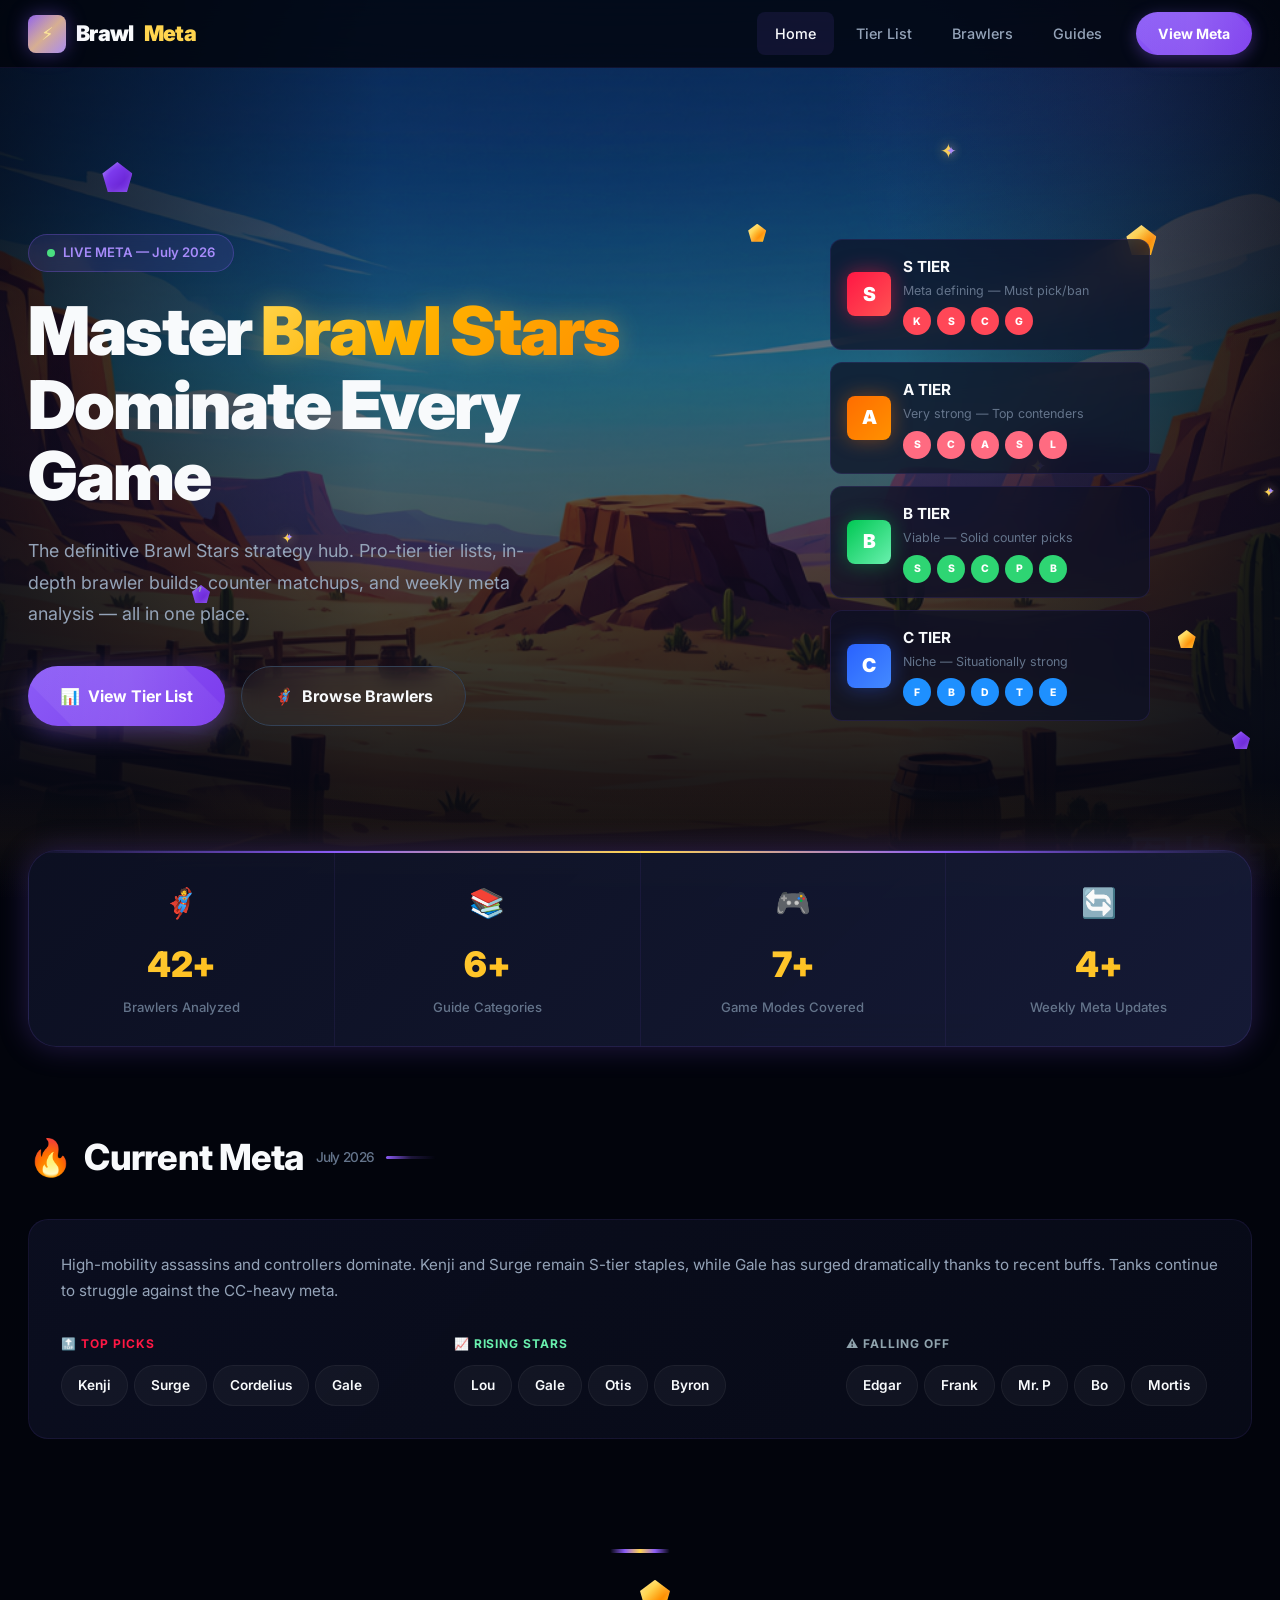
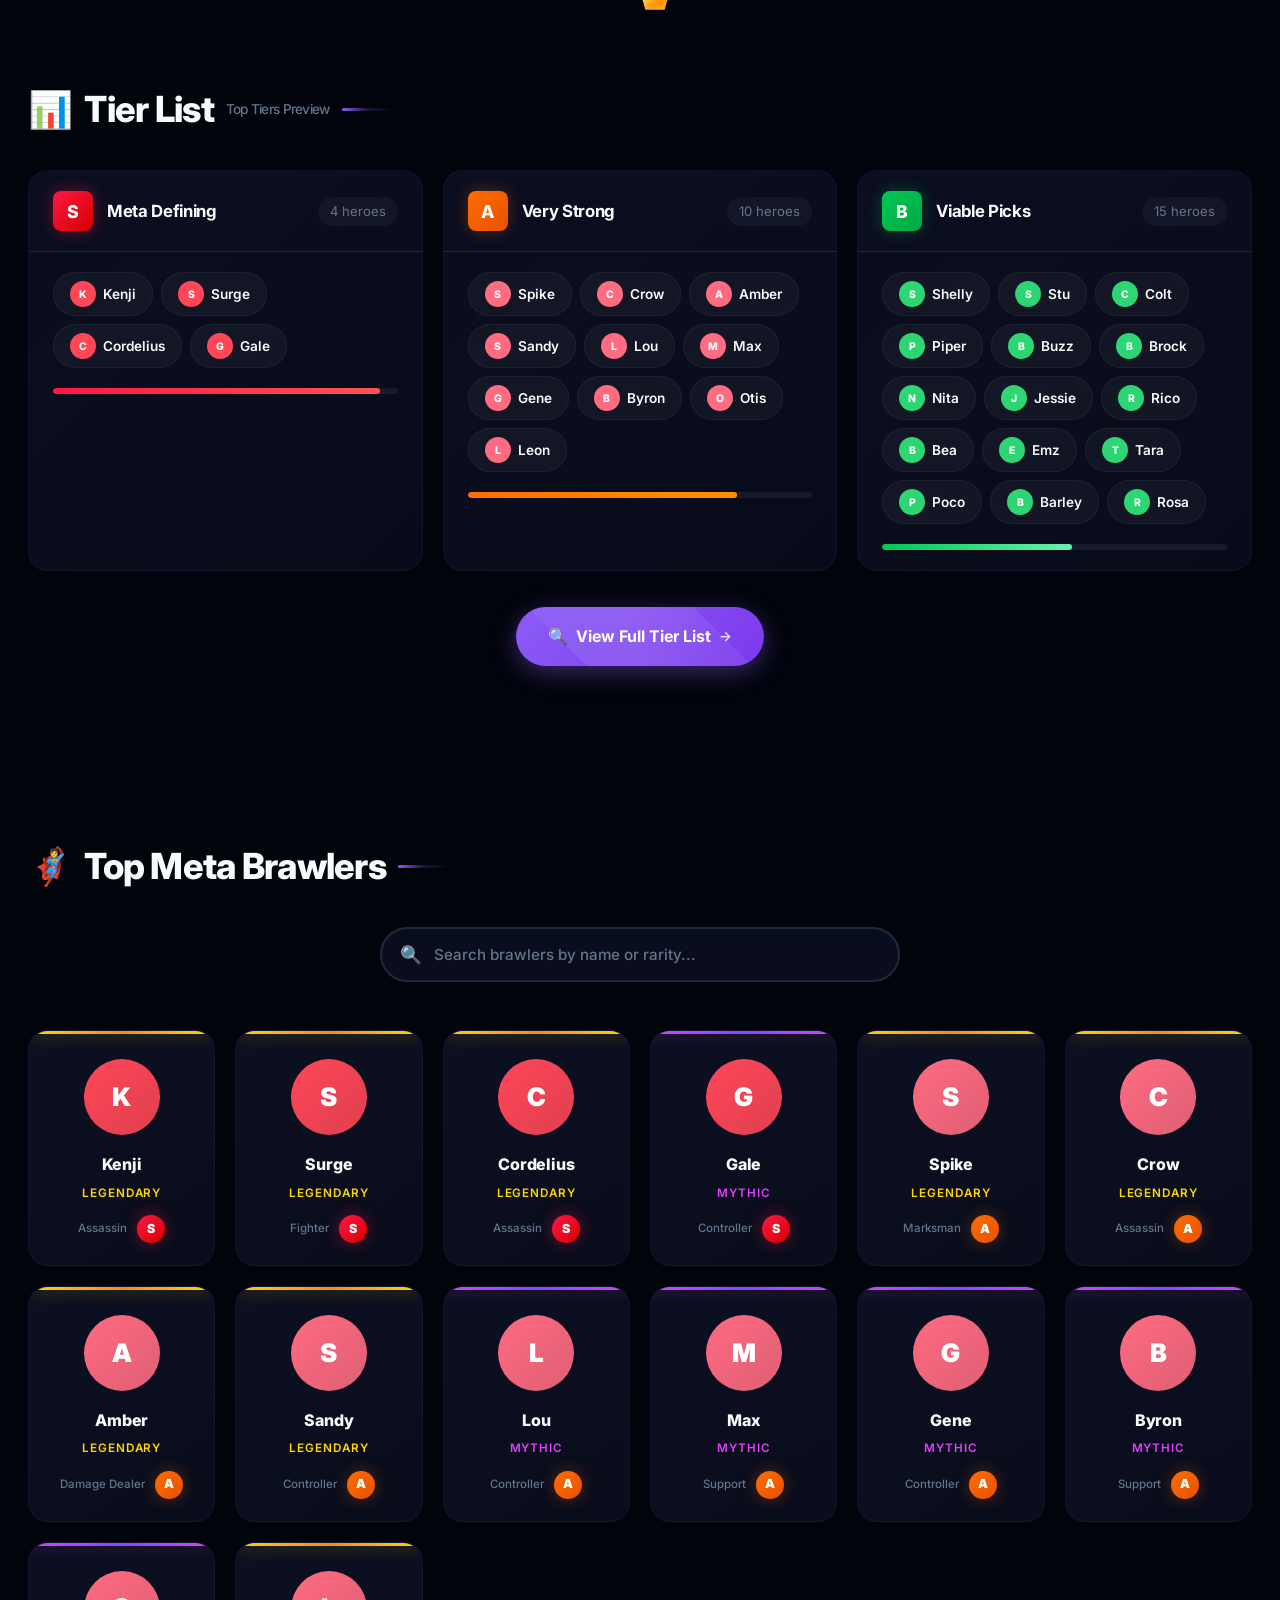
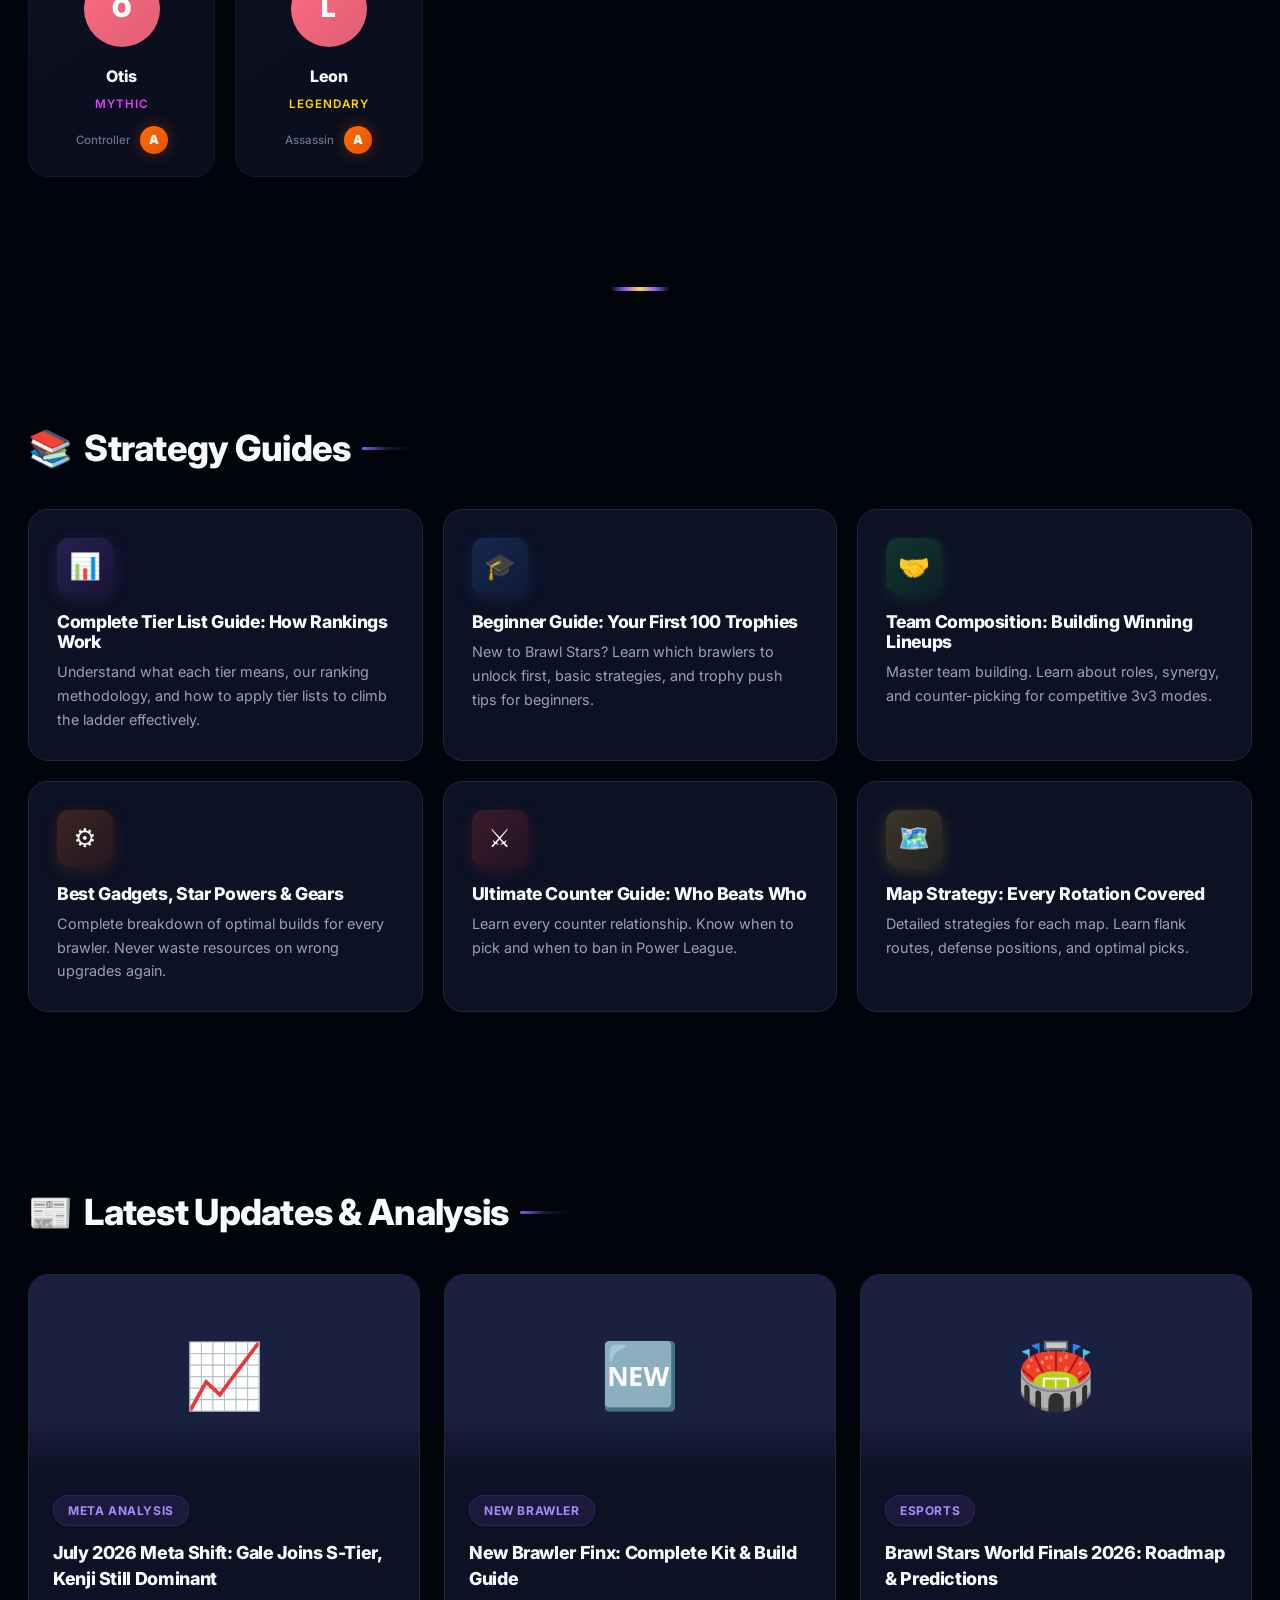
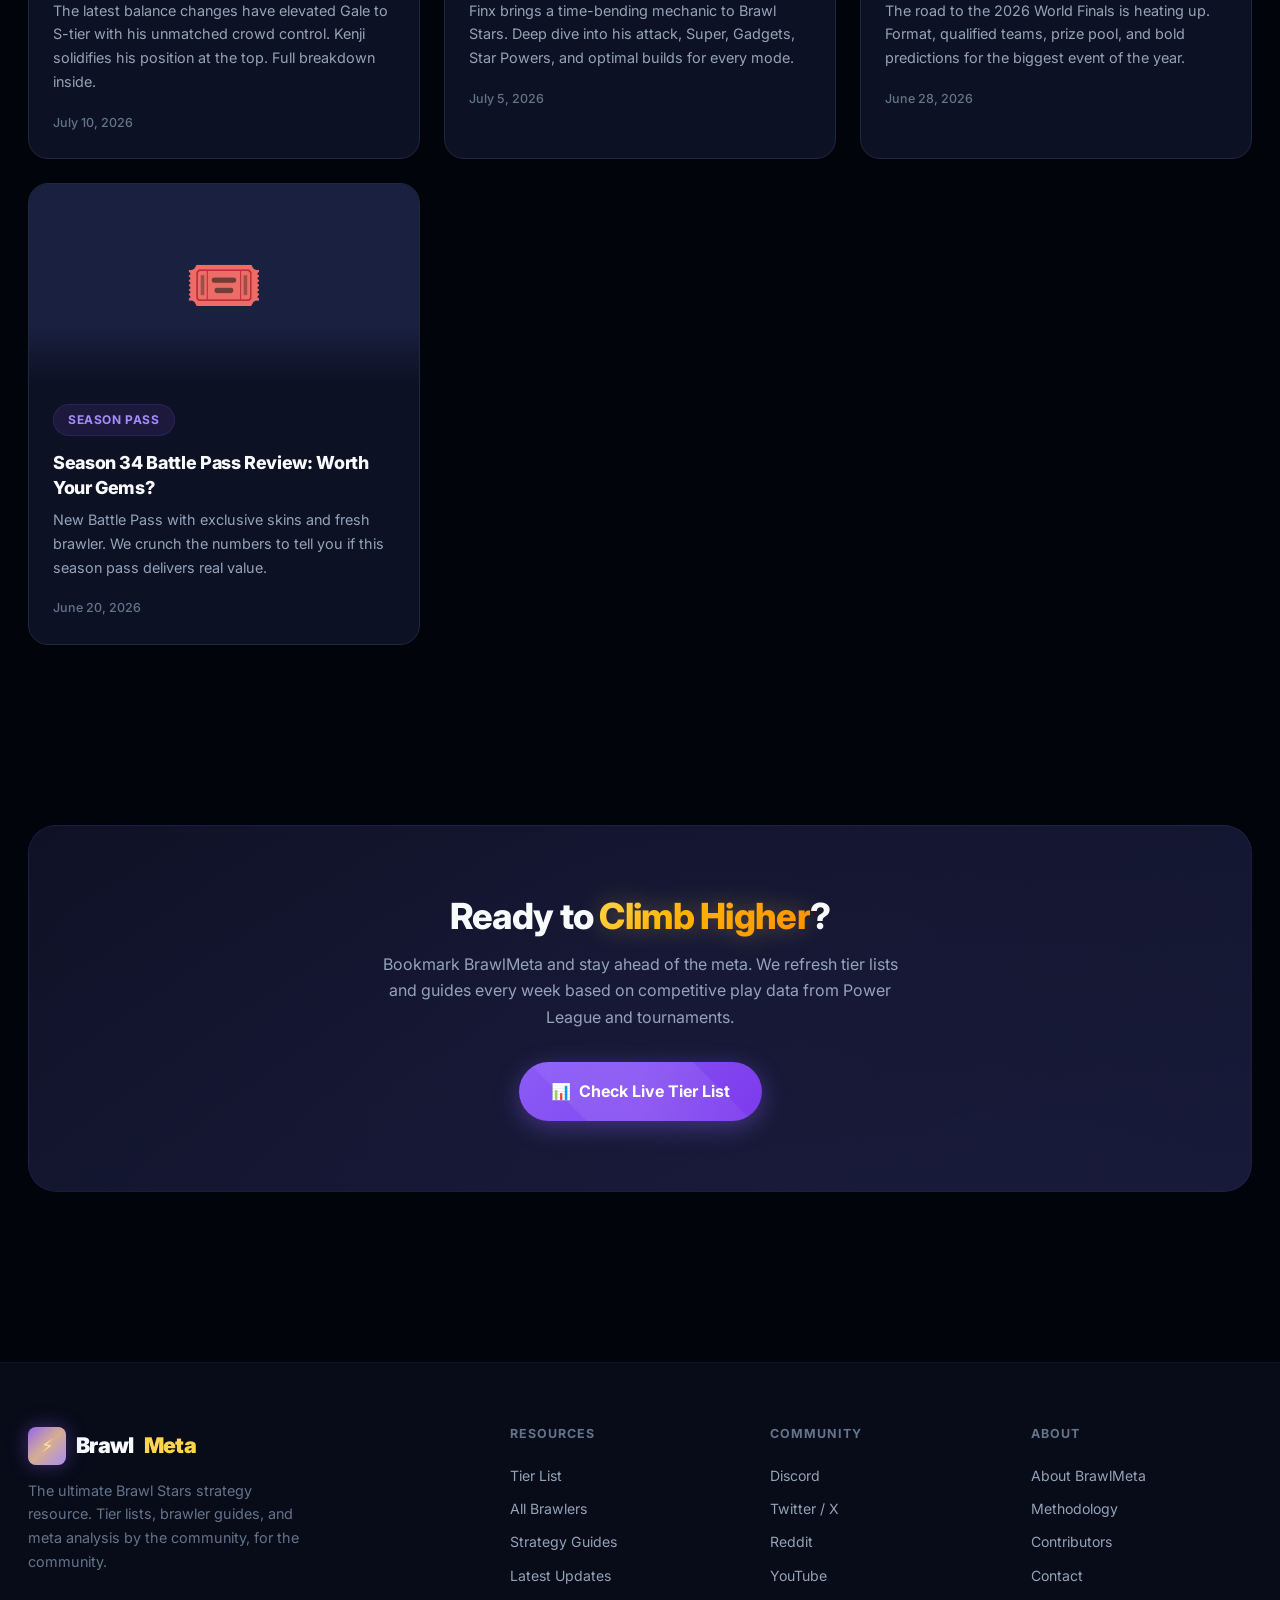
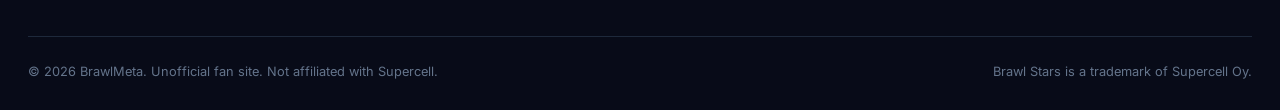
==== index.html @ e9ad9526 "Restore from zip - BrawlMeta site" ====
<!DOCTYPE html>
<html lang="en">
<head>
  <meta charset="UTF-8">
  <meta name="viewport" content="width=device-width, initial-scale=1.0">
  <meta name="description" content="BrawlMeta — The ultimate Brawl Stars strategy guide. Latest tier lists, brawler guides, best builds, counter picks, and meta analysis. Updated July 2026.">
  <title>BrawlMeta — Brawl Stars Tier List & Strategy Guide 2026</title>
  <link rel="preconnect" href="https://fonts.googleapis.com">
  <link rel="preconnect" href="https://fonts.gstatic.com" crossorigin>
  <link href="https://fonts.googleapis.com/css2?family=Inter:wght@400;500;600;700;800;900&display=swap" rel="stylesheet">
  <link rel="stylesheet" href="css/style.css">
</head>
<body>

  <canvas id="particlesCanvas"></canvas>

  <!-- Header -->
  <header class="header" id="mainHeader">
    <div class="header-inner">
      <a href="index.html" class="logo">
        <span class="logo-icon">⚡</span>
        Brawl<span class="logo-accent">Meta</span>
      </a>
      <nav class="nav">
        <a href="index.html" class="nav-link active">Home</a>
        <a href="tier-list.html" class="nav-link">Tier List</a>
        <a href="index.html#brawlers" class="nav-link">Brawlers</a>
        <a href="index.html#guides" class="nav-link">Guides</a>
        <a href="tier-list.html" class="nav-link nav-cta">View Meta</a>
      </nav>
      <button class="mobile-menu-btn" id="mobileMenuBtn" aria-label="Toggle menu">
        <span></span><span></span><span></span>
      </button>
    </div>
  </header>

  <main>
    <!-- Hero Section with Desert Arena Background -->
    <section class="hero">
      <!-- Ground dust effect -->
      <div class="hero-ground"></div>

      <!-- Gem decorations -->
      <span class="gem-decoration" style="top:18%;left:8%;"></span>
      <span class="gem-decoration gold" style="top:25%;right:12%;"></span>
      <span class="gem-decoration small" style="top:65%;left:15%;"></span>
      <span class="gem-decoration gold small delay" style="bottom:30%;right:8%;"></span>

      <!-- Star decorations -->
      <span class="star-decoration" style="top:15%;right:25%;"></span>
      <span class="star-decoration small delay" style="bottom:40%;left:22%;"></span>
      <span class="star-decoration delay" style="top:50%;right:18%;"></span>

      <div class="container">
        <div class="hero-content">
          <div class="hero-text">
            <div class="hero-badge">
              <span class="pulse-dot"></span>
              LIVE META — July 2026
            </div>
            <h1>
              Master <span class="gradient-text">Brawl Stars</span>
              <span class="line2">Dominate Every Game</span>
            </h1>
            <p>
              The definitive Brawl Stars strategy hub. Pro-tier tier lists, in-depth brawler builds,
              counter matchups, and weekly meta analysis — all in one place.
            </p>
            <div class="hero-buttons">
              <a href="tier-list.html" class="btn btn-primary">
                <span>📊</span> View Tier List
              </a>
              <a href="#brawlers" class="btn btn-secondary">
                <span>🦸</span> Browse Brawlers
              </a>
            </div>
          </div>
          <div class="hero-visual">
            <!-- Decorative gems around tier cards -->
            <span class="gem-decoration small gold" style="position:absolute;top:-15px;left:20px;"></span>
            <span class="gem-decoration small" style="position:absolute;bottom:-10px;right:20px;"></span>
            <span class="star-decoration small" style="position:absolute;top:50%;right:-25px;"></span>

            <div class="hero-tier-showcase" id="heroTierShowcase">
              <!-- JS rendered -->
            </div>
          </div>
        </div>
      </div>
    </section>

    <!-- Stats Bar -->
    <section class="container">
      <div class="stats-bar reveal" id="statsBar">
        <div class="stat-item">
          <div class="stat-icon">🦸</div>
          <div class="stat-number" id="statBrawlers">0</div>
          <div class="stat-label">Brawlers Analyzed</div>
        </div>
        <div class="stat-item">
          <div class="stat-icon">📚</div>
          <div class="stat-number" id="statGuides">0</div>
          <div class="stat-label">Guide Categories</div>
        </div>
        <div class="stat-item">
          <div class="stat-icon">🎮</div>
          <div class="stat-number" id="statModes">0</div>
          <div class="stat-label">Game Modes Covered</div>
        </div>
        <div class="stat-item">
          <div class="stat-icon">🔄</div>
          <div class="stat-number" id="statUpdates">0</div>
          <div class="stat-label">Weekly Meta Updates</div>
        </div>
      </div>
    </section>

    <!-- Current Meta -->
    <section class="section" id="meta">
      <div class="container">
        <h2 class="section-title reveal">
          <span>🔥</span> Current Meta
          <span style="font-size:0.85rem;color:var(--text-muted);font-weight:500;">July 2026</span>
        </h2>
        <div id="metaSummary" class="meta-snippet reveal"></div>
      </div>
    </section>

    <!-- Gem divider -->
    <div class="section-divider">
      <span class="gem-decoration gold" style="display:inline-block;position:relative;top:8px;"></span>
    </div>

    <!-- Tier List Preview -->
    <section class="section" id="tiers">
      <div class="container">
        <h2 class="section-title reveal">
          <span>📊</span> Tier List
          <span style="font-size:0.85rem;color:var(--text-muted);font-weight:500;">Top Tiers Preview</span>
        </h2>
        <div class="tier-preview-grid" id="tierPreview"></div>
        <div style="text-align:center;margin-top:36px;" class="reveal">
          <a href="tier-list.html" class="btn btn-primary">
            <span>🔍</span> View Full Tier List
            <span style="font-size:0.85rem;opacity:0.8;">→</span>
          </a>
        </div>
      </div>
    </section>

    <!-- Featured Brawlers -->
    <section class="section" id="brawlers">
      <div class="container">
        <h2 class="section-title reveal">
          <span>🦸</span> Top Meta Brawlers
        </h2>
        <div class="search-container reveal">
          <span class="search-icon">🔍</span>
          <input type="text" class="search-input" id="brawlerSearch"
                 placeholder="Search brawlers by name or rarity...">
        </div>
        <div class="brawlers-grid" id="featuredBrawlers"></div>
      </div>
    </section>

    <!-- Gem divider -->
    <div class="section-divider">
      <span class="gem-decoration gold" style="display:inline-block;position:relative;top:8px;"></span>
    </div>

    <!-- Strategy Guides -->
    <section class="section" id="guides">
      <div class="container">
        <h2 class="section-title reveal">
          <span>📚</span> Strategy Guides
        </h2>
        <div class="guides-grid" id="guidesGrid"></div>
      </div>
    </section>

    <!-- Latest Updates -->
    <section class="section" id="updates">
      <div class="container">
        <h2 class="section-title reveal">
          <span>📰</span> Latest Updates & Analysis
        </h2>
        <div class="news-grid" id="newsGrid"></div>
      </div>
    </section>

    <!-- CTA -->
    <section class="section">
      <div class="container">
        <div class="cta-section reveal">
          <h2>Ready to <span class="gradient-text">Climb Higher</span>?</h2>
          <p>Bookmark BrawlMeta and stay ahead of the meta. We refresh tier lists and guides every week based on competitive play data from Power League and tournaments.</p>
          <a href="tier-list.html" class="btn btn-primary">
            <span>📊</span> Check Live Tier List
          </a>
        </div>
      </div>
    </section>
  </main>

  <!-- Footer -->
  <footer class="footer">
    <div class="container">
      <div class="footer-grid">
        <div class="footer-brand">
          <div class="logo">
            <span class="logo-icon">⚡</span>
            Brawl<span class="logo-accent">Meta</span>
          </div>
          <p>The ultimate Brawl Stars strategy resource. Tier lists, brawler guides, and meta analysis by the community, for the community.</p>
        </div>
        <div class="footer-col">
          <h4>Resources</h4>
          <a href="tier-list.html">Tier List</a>
          <a href="#brawlers">All Brawlers</a>
          <a href="#guides">Strategy Guides</a>
          <a href="#updates">Latest Updates</a>
        </div>
        <div class="footer-col">
          <h4>Community</h4>
          <a href="#">Discord</a>
          <a href="#">Twitter / X</a>
          <a href="#">Reddit</a>
          <a href="#">YouTube</a>
        </div>
        <div class="footer-col">
          <h4>About</h4>
          <a href="#">About BrawlMeta</a>
          <a href="#">Methodology</a>
          <a href="#">Contributors</a>
          <a href="#">Contact</a>
        </div>
      </div>
      <div class="footer-bottom">
        <span>© 2026 BrawlMeta. Unofficial fan site. Not affiliated with Supercell.</span>
        <span>Brawl Stars is a trademark of Supercell Oy.</span>
      </div>
    </div>
  </footer>

  <script src="js/data.js"></script>
  <script src="js/app.js"></script>
</body>
</html>
---- css/style.css ----
/* ============================================
   BrawlMeta - Brawl Stars Strategy Guide
   Premium Gaming Theme v3 — Arena-Inspired
   ============================================ */

/* === CSS Variables === */
:root {
  --bg-primary: #02040c;
  --bg-secondary: #080b18;
  --bg-card: #0d1124;
  --bg-card-hover: #161d3a;
  --bg-elevated: #1a2040;
  --accent-gold: #ffd54f;
  --accent-gold-dark: #c79100;
  --accent-purple: #8b5cf6;
  --accent-purple-light: #a78bfa;
  --accent-blue: #60a5fa;
  --accent-red: #f87171;
  --accent-green: #4ade80;
  --accent-orange: #fb923c;
  --accent-pink: #f472b6;
  --text-primary: #f8fafc;
  --text-secondary: #94a3b8;
  --text-muted: #64748b;
  --border: #1e293b;
  --border-light: #334155;

  --tier-s: #ff1744;
  --tier-a: #ff5252;
  --tier-b: #69f0ae;
  --tier-c: #448aff;
  --tier-d: #90a4ae;

  --rarity-legendary: #ffd700;
  --rarity-mythic: #e040fb;
  --rarity-epic: #ce93d8;
  --rarity-super-rare: #42a5f5;
  --rarity-rare: #66bb6a;
  --rarity-starting: #90a4ae;

  --font-heading: 'Inter', 'Segoe UI', system-ui, -apple-system, sans-serif;
  --font-body: 'Inter', 'Segoe UI', system-ui, -apple-system, sans-serif;

  --radius-sm: 8px;
  --radius-md: 12px;
  --radius-lg: 20px;
  --radius-xl: 28px;

  --shadow-sm: 0 2px 8px rgba(0,0,0,0.3);
  --shadow-md: 0 8px 24px rgba(0,0,0,0.5);
  --shadow-lg: 0 16px 48px rgba(0,0,0,0.6);
  --shadow-glow-purple: 0 0 30px rgba(139, 92, 246, 0.25);
  --shadow-glow-gold: 0 0 30px rgba(255, 213, 79, 0.2);

  --transition-fast: 150ms cubic-bezier(0.4, 0, 0.2, 1);
  --transition-normal: 300ms cubic-bezier(0.4, 0, 0.2, 1);
  --transition-slow: 500ms cubic-bezier(0.4, 0, 0.2, 1);

  --max-width: 1320px;
  --header-height: 68px;
}

/* === Reset & Base === */
*, *::before, *::after { margin: 0; padding: 0; box-sizing: border-box; }

html {
  scroll-behavior: smooth;
  -webkit-font-smoothing: antialiased;
  -moz-osx-font-smoothing: grayscale;
}

body {
  font-family: var(--font-body);
  background-color: var(--bg-primary);
  color: var(--text-primary);
  line-height: 1.65;
  min-height: 100vh;
  overflow-x: hidden;
  position: relative;
}

/* === Dark Pattern Background === */
body::before {
  content: '';
  position: fixed;
  inset: 0;
  background:
    radial-gradient(ellipse at 50% 0%, rgba(139, 92, 246, 0.08) 0%, transparent 60%),
    radial-gradient(ellipse at 80% 50%, rgba(255, 213, 79, 0.04) 0%, transparent 50%),
    radial-gradient(ellipse at 20% 80%, rgba(244, 114, 182, 0.04) 0%, transparent 50%),
    url('../images/A_seamless_dark_abstract_patte_2026-07-11T12-58-57.png');
  background-size: 100% 100%, 100% 100%, 100% 100%, 400px 400px;
  pointer-events: none;
  z-index: 0;
  opacity: 0.6;
  animation: bgPulse 12s ease-in-out infinite;
}

@keyframes bgPulse {
  0%, 100% { opacity: 0.5; }
  50% { opacity: 0.7; }
}

/* Canvas particles layer */
#particlesCanvas {
  position: fixed;
  inset: 0;
  pointer-events: none;
  z-index: 0;
}

a {
  color: var(--accent-purple-light);
  text-decoration: none;
  transition: color var(--transition-fast);
}
a:hover { color: var(--accent-gold); }

img { max-width: 100%; display: block; }
ul, ol { list-style: none; }

button {
  cursor: pointer;
  border: none;
  background: none;
  font-family: inherit;
  color: inherit;
}

/* === Typography === */
h1, h2, h3, h4, h5, h6 {
  font-family: var(--font-heading);
  font-weight: 800;
  line-height: 1.15;
  letter-spacing: -0.02em;
}

h1 { font-size: clamp(2rem, 5vw, 3.5rem); }
h2 { font-size: clamp(1.5rem, 4vw, 2.25rem); }
h3 { font-size: 1.35rem; }
h4 { font-size: 1.1rem; }

.section-title {
  position: relative;
  display: inline-flex;
  align-items: center;
  gap: 12px;
  margin-bottom: 40px;
}
.section-title::after {
  content: '';
  flex: 1;
  height: 3px;
  min-width: 50px;
  background: linear-gradient(90deg, var(--accent-purple), rgba(139,92,246,0.2), transparent);
  border-radius: 2px;
}

.gradient-text {
  background: linear-gradient(135deg, #ffd54f 0%, #ffb300 40%, #ff8f00 100%);
  -webkit-background-clip: text;
  -webkit-text-fill-color: transparent;
  background-clip: text;
  filter: drop-shadow(0 0 12px rgba(255, 213, 79, 0.3));
}

.gradient-text-purple {
  background: linear-gradient(135deg, #c4b5fd 0%, #a78bfa 50%, #f472b6 100%);
  -webkit-background-clip: text;
  -webkit-text-fill-color: transparent;
  background-clip: text;
  filter: drop-shadow(0 0 12px rgba(167, 139, 250, 0.3));
}

.gradient-text-blue {
  background: linear-gradient(135deg, #93c5fd 0%, #60a5fa 50%, #818cf8 100%);
  -webkit-background-clip: text;
  -webkit-text-fill-color: transparent;
  background-clip: text;
}

/* === Scroll Reveal === */
.reveal {
  opacity: 0;
  transform: translateY(30px);
  transition: opacity 0.7s ease, transform 0.7s ease;
}
.reveal.visible {
  opacity: 1;
  transform: translateY(0);
}

.reveal-delay-1 { transition-delay: 0.1s; }
.reveal-delay-2 { transition-delay: 0.2s; }
.reveal-delay-3 { transition-delay: 0.3s; }
.reveal-delay-4 { transition-delay: 0.4s; }

/* === Layout === */
.container {
  width: 100%;
  max-width: var(--max-width);
  margin: 0 auto;
  padding: 0 28px;
  position: relative;
  z-index: 1;
}

.section { padding: 90px 0; }

/* ============================================
   CSS GEM ART — Decorative Gems
   ============================================ */
.gem-decoration {
  position: absolute;
  pointer-events: none;
  z-index: 0;
}
.gem-decoration::before {
  content: '';
  position: absolute;
  width: 30px;
  height: 30px;
  background: linear-gradient(135deg, #a78bfa, #7c3aed, #6d28d9, #7c3aed);
  clip-path: polygon(50% 0%, 100% 38%, 82% 100%, 18% 100%, 0% 38%);
  box-shadow: 0 0 20px rgba(139, 92, 246, 0.5), inset 0 0 8px rgba(255,255,255,0.2);
  animation: gemFloat 3s ease-in-out infinite;
}
.gem-decoration.gold::before {
  background: linear-gradient(135deg, #ffe082, #ffd54f, #ff8f00, #ffb300);
  box-shadow: 0 0 20px rgba(255, 213, 79, 0.5), inset 0 0 8px rgba(255,255,255,0.3);
}
.gem-decoration.small::before {
  width: 18px;
  height: 18px;
}
.gem-decoration.delay::before { animation-delay: 1.5s; }
.gem-decoration.delay2::before { animation-delay: 2.5s; }

@keyframes gemFloat {
  0%, 100% { transform: translateY(0) rotate(0deg); }
  50% { transform: translateY(-10px) rotate(5deg); }
}

/* ============================================
   CSS STAR BURST
   ============================================ */
.star-decoration {
  position: absolute;
  pointer-events: none;
  z-index: 0;
  width: 20px;
  height: 20px;
}
.star-decoration::before,
.star-decoration::after {
  content: '✦';
  position: absolute;
  font-size: 20px;
  color: var(--accent-gold);
  filter: drop-shadow(0 0 6px rgba(255, 213, 79, 0.6));
  animation: starPulse 2s ease-in-out infinite;
}
.star-decoration::after {
  font-size: 12px;
  top: 6px;
  left: 6px;
  animation-delay: 1s;
  color: var(--accent-purple-light);
  filter: drop-shadow(0 0 4px rgba(167, 139, 250, 0.5));
}
.star-decoration.small { width: 14px; height: 14px; }
.star-decoration.small::before { font-size: 14px; }
.star-decoration.small::after { font-size: 9px; top: 4px; left: 4px; }
.star-decoration.delay::before { animation-delay: 0.6s; }
.star-decoration.delay::after { animation-delay: 1.6s; }

@keyframes starPulse {
  0%, 100% { opacity: 0.4; transform: scale(0.8); }
  50% { opacity: 1; transform: scale(1.2); }
}

/* === Header === */
.header {
  position: fixed;
  top: 0;
  left: 0;
  right: 0;
  height: var(--header-height);
  background: rgba(2, 4, 12, 0.8);
  backdrop-filter: blur(24px);
  -webkit-backdrop-filter: blur(24px);
  border-bottom: 1px solid rgba(139, 92, 246, 0.1);
  z-index: 1000;
  transition: all var(--transition-normal);
}
.header.scrolled {
  background: rgba(2, 4, 12, 0.95);
  border-bottom: 1px solid rgba(139, 92, 246, 0.2);
  box-shadow: 0 4px 24px rgba(0,0,0,0.4);
}

.header-inner {
  display: flex;
  align-items: center;
  justify-content: space-between;
  height: 100%;
  max-width: var(--max-width);
  margin: 0 auto;
  padding: 0 28px;
}

.logo {
  display: flex;
  align-items: center;
  gap: 10px;
  font-size: 1.35rem;
  font-weight: 900;
  color: var(--text-primary);
  letter-spacing: -0.03em;
  position: relative;
}
.logo-icon {
  width: 38px;
  height: 38px;
  background: linear-gradient(135deg, #8b5cf6, #a78bfa);
  border-radius: var(--radius-sm);
  display: flex;
  align-items: center;
  justify-content: center;
  font-size: 1.1rem;
  box-shadow: 0 0 20px rgba(139, 92, 246, 0.4);
  position: relative;
  overflow: hidden;
}
.logo-icon::after {
  content: '';
  position: absolute;
  inset: -2px;
  background: linear-gradient(135deg, transparent, rgba(255,213,79,0.6), transparent);
  border-radius: 10px;
  animation: logoShine 3s ease-in-out infinite;
}
@keyframes logoShine {
  0%, 100% { opacity: 0; transform: rotate(0deg); }
  50% { opacity: 1; transform: rotate(360deg); }
}
.logo-accent { color: var(--accent-gold); }

.nav {
  display: flex;
  align-items: center;
  gap: 4px;
}

.nav-link {
  padding: 10px 18px;
  border-radius: var(--radius-sm);
  color: var(--text-secondary);
  font-size: 0.9rem;
  font-weight: 500;
  transition: all var(--transition-fast);
  position: relative;
}
.nav-link:hover, .nav-link.active {
  color: var(--text-primary);
  background: rgba(139, 92, 246, 0.1);
}

.nav-cta {
  margin-left: 12px;
  padding: 10px 22px;
  background: linear-gradient(135deg, var(--accent-purple), #7c3aed);
  border-radius: 50px;
  color: #fff !important;
  font-weight: 700;
  font-size: 0.88rem;
  box-shadow: 0 4px 16px rgba(139, 92, 246, 0.35);
  transition: all var(--transition-normal);
  position: relative;
  overflow: hidden;
}
.nav-cta::after {
  content: '';
  position: absolute;
  top: -50%;
  left: -50%;
  width: 200%;
  height: 200%;
  background: linear-gradient(45deg, transparent, rgba(255,255,255,0.1), transparent);
  transform: rotate(45deg);
  animation: btnShine 3s ease-in-out infinite;
}
@keyframes btnShine {
  0%, 100% { transform: translateX(-100%) rotate(45deg); }
  50% { transform: translateX(100%) rotate(45deg); }
}
.nav-cta:hover {
  transform: translateY(-2px);
  box-shadow: 0 6px 24px rgba(139, 92, 246, 0.5);
}

.mobile-menu-btn {
  display: none;
  flex-direction: column;
  gap: 5px;
  padding: 10px;
  cursor: pointer;
}
.mobile-menu-btn span {
  width: 26px;
  height: 2.5px;
  background: var(--text-primary);
  border-radius: 2px;
  transition: all var(--transition-fast);
}

/* ============================================
   HERO SECTION — Arena Background
   ============================================ */
.hero {
  padding: 160px 0 100px;
  position: relative;
  overflow: hidden;
  min-height: 100vh;
  display: flex;
  align-items: center;
}

/* Desert Arena Background Image */
.hero::before {
  content: '';
  position: absolute;
  inset: 0;
  background:
    /* Dark gradient overlay for readability */
    linear-gradient(180deg,
      rgba(2, 4, 12, 0.65) 0%,
      rgba(8, 11, 24, 0.55) 40%,
      rgba(8, 11, 24, 0.85) 80%,
      rgba(2, 4, 12, 1) 100%
    ),
    linear-gradient(90deg,
      rgba(2, 4, 12, 0.7) 0%,
      transparent 30%,
      transparent 70%,
      rgba(2, 4, 12, 0.7) 100%
    ),
    url('../images/A_dramatic_desert_arena_backgr_2026-07-11T12-58-31.png');
  background-size: cover;
  background-position: center top;
  z-index: 0;
  animation: heroBgShift 20s ease-in-out infinite;
}

@keyframes heroBgShift {
  0%, 100% { background-position: center top; }
  50% { background-position: center 55%; }
}

/* Ambient glow orbs over hero */
.hero::after {
  content: '';
  position: absolute;
  top: -30%;
  right: -15%;
  width: 700px;
  height: 700px;
  background: radial-gradient(circle, rgba(139, 92, 246, 0.08), transparent 60%);
  border-radius: 50%;
  animation: heroOrb 8s ease-in-out infinite;
  z-index: 0;
}

@keyframes heroOrb {
  0%, 100% { transform: translate(0, 0) scale(1); }
  33% { transform: translate(40px, -30px) scale(1.05); }
  66% { transform: translate(-20px, 20px) scale(0.95); }
}

/* Ground dust effect at bottom of hero */
.hero-ground {
  position: absolute;
  bottom: 0;
  left: 0;
  right: 0;
  height: 120px;
  background: linear-gradient(transparent, rgba(255, 180, 50, 0.04), transparent);
  z-index: 0;
  animation: groundDust 4s ease-in-out infinite;
}

@keyframes groundDust {
  0%, 100% { opacity: 0.4; }
  50% { opacity: 0.8; }
}

.hero-content {
  position: relative;
  z-index: 2;
  display: grid;
  grid-template-columns: 1.1fr 0.9fr;
  gap: 60px;
  align-items: center;
}

.hero-badge {
  display: inline-flex;
  align-items: center;
  gap: 8px;
  padding: 7px 18px;
  background: rgba(139, 92, 246, 0.12);
  border: 1px solid rgba(139, 92, 246, 0.3);
  border-radius: 50px;
  font-size: 0.82rem;
  font-weight: 600;
  color: var(--accent-purple-light);
  margin-bottom: 24px;
  animation: fadeInUp 0.6s ease;
  backdrop-filter: blur(8px);
}
.hero-badge .pulse-dot {
  width: 8px;
  height: 8px;
  background: #4ade80;
  border-radius: 50%;
  animation: pulseDot 2s ease-in-out infinite;
}
@keyframes pulseDot {
  0%, 100% { opacity: 1; box-shadow: 0 0 0 0 rgba(74, 222, 128, 0.6); }
  50% { opacity: 0.6; box-shadow: 0 0 0 8px rgba(74, 222, 128, 0); }
}

@keyframes fadeInUp {
  from { opacity: 0; transform: translateY(20px); }
  to { opacity: 1; transform: translateY(0); }
}

.hero-text h1 {
  font-size: clamp(2.5rem, 6vw, 4.2rem);
  font-weight: 900;
  line-height: 1.05;
  margin-bottom: 24px;
  letter-spacing: -0.03em;
  animation: fadeInUp 0.8s ease;
}
.hero-text h1 .line2 {
  display: block;
  margin-top: 4px;
}

.hero-text p {
  font-size: 1.12rem;
  color: var(--text-secondary);
  margin-bottom: 36px;
  max-width: 500px;
  line-height: 1.75;
  animation: fadeInUp 1s ease;
}

.hero-buttons {
  display: flex;
  gap: 16px;
  flex-wrap: wrap;
  animation: fadeInUp 1.2s ease;
}

.btn {
  display: inline-flex;
  align-items: center;
  gap: 8px;
  padding: 16px 32px;
  border-radius: 50px;
  font-weight: 700;
  font-size: 1rem;
  transition: all var(--transition-normal);
  white-space: nowrap;
  position: relative;
  overflow: hidden;
}

.btn-primary {
  background: linear-gradient(135deg, #8b5cf6, #7c3aed);
  color: #fff;
  box-shadow: 0 6px 24px rgba(139, 92, 246, 0.4);
}
.btn-primary::after {
  content: '';
  position: absolute;
  top: -50%;
  left: -50%;
  width: 200%;
  height: 200%;
  background: linear-gradient(45deg, transparent, rgba(255,255,255,0.1), transparent);
  transform: rotate(45deg);
  animation: btnShine 3s ease-in-out infinite;
}
.btn-primary:hover {
  transform: translateY(-3px);
  box-shadow: 0 10px 32px rgba(139, 92, 246, 0.55);
  color: #fff;
}

.btn-secondary {
  background: rgba(255,255,255,0.04);
  border: 1.5px solid var(--border-light);
  color: var(--text-primary);
  backdrop-filter: blur(10px);
}
.btn-secondary:hover {
  background: rgba(255,255,255,0.08);
  border-color: var(--accent-purple);
  color: var(--text-primary);
  box-shadow: 0 4px 16px rgba(139,92,246,0.1);
}

/* === Hero Visual - Floating Tier Cards === */
.hero-visual {
  display: flex;
  justify-content: center;
  align-items: center;
  animation: fadeInUp 1.4s ease;
  position: relative;
}

/* Decorative gems around hero visual */
.hero-visual .gem-deco-left {
  position: absolute;
  left: -30px;
  top: 20%;
  width: 30px; height: 30px;
}
.hero-visual .gem-deco-right {
  position: absolute;
  right: -30px;
  bottom: 20%;
  width: 24px; height: 24px;
}
.hero-visual .gem-deco-top {
  position: absolute;
  top: -20px;
  right: 30%;
  width: 20px; height: 20px;
}

.hero-tier-showcase {
  display: flex;
  flex-direction: column;
  gap: 12px;
  width: 320px;
}

.hero-tier-row {
  display: flex;
  align-items: center;
  gap: 12px;
  background: rgba(13, 17, 36, 0.75);
  border: 1px solid rgba(139, 92, 246, 0.12);
  border-radius: var(--radius-md);
  padding: 14px 16px;
  backdrop-filter: blur(16px);
  transition: all var(--transition-normal);
  cursor: pointer;
}
.hero-tier-row:hover {
  border-color: rgba(139, 92, 246, 0.4);
  transform: translateX(6px);
  box-shadow: 0 4px 20px rgba(139,92,246,0.15);
}

.hero-tier-badge {
  width: 44px;
  height: 44px;
  border-radius: var(--radius-sm);
  display: flex;
  align-items: center;
  justify-content: center;
  font-weight: 900;
  font-size: 1.2rem;
  color: #fff;
  flex-shrink: 0;
  position: relative;
}
.hero-tier-badge.s-tier { background: linear-gradient(135deg, #ff1744, #ff5252); box-shadow: 0 0 20px rgba(255,23,68,0.5); }
.hero-tier-badge.a-tier { background: linear-gradient(135deg, #ff6d00, #ff9100); box-shadow: 0 0 20px rgba(255,109,0,0.4); }
.hero-tier-badge.b-tier { background: linear-gradient(135deg, #00c853, #69f0ae); box-shadow: 0 0 20px rgba(0,200,83,0.4); }
.hero-tier-badge.c-tier { background: linear-gradient(135deg, #2962ff, #448aff); box-shadow: 0 0 20px rgba(41,98,255,0.4); }

.hero-tier-info { flex: 1; min-width: 0; }
.hero-tier-name { font-weight: 700; font-size: 0.95rem; margin-bottom: 2px; }
.hero-tier-desc { color: var(--text-muted); font-size: 0.78rem; }
.hero-tier-brawlers {
  display: flex;
  gap: 6px;
  flex-wrap: wrap;
  margin-top: 6px;
}
.hero-tier-avatar {
  width: 28px;
  height: 28px;
  border-radius: 50%;
  display: flex;
  align-items: center;
  justify-content: center;
  font-size: 0.65rem;
  font-weight: 800;
  color: #fff;
  border: 2px solid transparent;
  transition: all var(--transition-fast);
}
.hero-tier-avatar:hover {
  transform: scale(1.2);
  border-color: var(--accent-gold);
}

/* === Game-style Level Badge (Trophy icon CSS) === */
.trophy-css {
  position: relative;
  width: 28px;
  height: 28px;
  display: flex;
  align-items: center;
  justify-content: center;
}
.trophy-css::before {
  content: '🏆';
  font-size: 22px;
  filter: drop-shadow(0 0 6px rgba(255, 215, 0, 0.6));
  animation: trophyBounce 2s ease-in-out infinite;
}
@keyframes trophyBounce {
  0%, 100% { transform: translateY(0); }
  30% { transform: translateY(-5px); }
  60% { transform: translateY(-2px); }
}

/* === Stats Bar === */
.stats-bar {
  background: linear-gradient(135deg, rgba(13,17,36,0.9), rgba(26,32,64,0.8));
  border: 1px solid rgba(139, 92, 246, 0.15);
  border-radius: var(--radius-xl);
  padding: 0;
  display: flex;
  margin-top: -50px;
  position: relative;
  z-index: 3;
  overflow: hidden;
  backdrop-filter: blur(20px);
  box-shadow: var(--shadow-glow-purple);
}
.stats-bar::before {
  content: '';
  position: absolute;
  top: 0;
  left: 0;
  right: 0;
  height: 2px;
  background: linear-gradient(90deg, transparent, var(--accent-purple), var(--accent-gold), var(--accent-purple), transparent);
  animation: statBarShine 4s ease-in-out infinite;
}
@keyframes statBarShine {
  0%, 100% { opacity: 0.5; }
  50% { opacity: 1; }
}

.stat-item {
  flex: 1;
  text-align: center;
  padding: 28px 20px;
  border-right: 1px solid rgba(139, 92, 246, 0.08);
  position: relative;
}
.stat-item:last-child { border-right: none; }

.stat-icon {
  font-size: 1.8rem;
  margin-bottom: 8px;
}
.stat-number {
  font-size: 2.2rem;
  font-weight: 900;
  background: linear-gradient(135deg, #ffd54f, #ffb300);
  -webkit-background-clip: text;
  -webkit-text-fill-color: transparent;
  background-clip: text;
  letter-spacing: -0.02em;
}
.stat-label {
  color: var(--text-muted);
  font-size: 0.82rem;
  font-weight: 500;
  margin-top: 4px;
}

/* ============================================
   GAME-STYLE HP BAR — For tier/progress
   ============================================ */
.hp-bar {
  height: 6px;
  border-radius: 3px;
  background: rgba(255,255,255,0.06);
  overflow: hidden;
  margin-top: 8px;
}
.hp-bar-fill {
  height: 100%;
  border-radius: 3px;
  transition: width 1.5s ease;
}
.hp-bar-fill.s-tier { background: linear-gradient(90deg, #ff1744, #ff5252); box-shadow: 0 0 8px rgba(255,23,68,0.4); }
.hp-bar-fill.a-tier { background: linear-gradient(90deg, #ff6d00, #ff9100); box-shadow: 0 0 8px rgba(255,109,0,0.3); }
.hp-bar-fill.b-tier { background: linear-gradient(90deg, #00c853, #69f0ae); box-shadow: 0 0 8px rgba(0,200,83,0.3); }
.hp-bar-fill.c-tier { background: linear-gradient(90deg, #2962ff, #448aff); box-shadow: 0 0 8px rgba(41,98,255,0.3); }
.hp-bar-fill.d-tier { background: linear-gradient(90deg, #78909c, #90a4ae); }

/* ============================================
   SECTION DIVIDER with Gem
   ============================================ */
.section-divider {
  text-align: center;
  padding: 20px 0;
  position: relative;
}
.section-divider::before {
  content: '';
  display: block;
  width: 60px;
  height: 4px;
  margin: 0 auto;
  background: linear-gradient(90deg, transparent, var(--accent-purple), var(--accent-gold), var(--accent-purple), transparent);
  border-radius: 2px;
}

/* ============================================
   TIER LIST PREVIEW (HOMEPAGE)
   ============================================ */
.tier-preview-grid {
  display: grid;
  grid-template-columns: repeat(auto-fit, minmax(340px, 1fr));
  gap: 20px;
}

.tier-block {
  background: linear-gradient(135deg, rgba(13,17,36,0.8), rgba(13,17,36,0.6));
  border: 1px solid rgba(139, 92, 246, 0.08);
  border-radius: var(--radius-lg);
  overflow: hidden;
  transition: all var(--transition-normal);
  position: relative;
}
.tier-block:hover {
  transform: translateY(-6px);
  box-shadow: var(--shadow-glow-purple);
  border-color: rgba(139, 92, 246, 0.3);
}

.tier-block-header {
  display: flex;
  align-items: center;
  gap: 14px;
  padding: 20px 24px;
  border-bottom: 1px solid var(--border);
  background: rgba(13,17,36,0.4);
}

.tier-block-header .tier-badge {
  width: 40px;
  height: 40px;
  font-size: 1.1rem;
  border-radius: var(--radius-sm);
  display: flex;
  align-items: center;
  justify-content: center;
  font-weight: 800;
  color: #fff;
  flex-shrink: 0;
}

.tier-badge.s { background: linear-gradient(135deg, #ff1744, #d50000); box-shadow: 0 0 16px rgba(255,23,68,0.4); }
.tier-badge.a { background: linear-gradient(135deg, #ff6d00, #e65100); box-shadow: 0 0 16px rgba(255,109,0,0.3); }
.tier-badge.b { background: linear-gradient(135deg, #00c853, #00a844); box-shadow: 0 0 16px rgba(0,200,83,0.3); }
.tier-badge.c { background: linear-gradient(135deg, #2979ff, #0050c8); box-shadow: 0 0 16px rgba(41,121,255,0.3); }
.tier-badge.d { background: linear-gradient(135deg, #78909c, #546e7a); box-shadow: 0 0 16px rgba(120,144,156,0.3); }

.tier-block-header h3 {
  font-size: 1.05rem;
  font-weight: 700;
}
.tier-block-header .tier-count {
  margin-left: auto;
  color: var(--text-muted);
  font-size: 0.82rem;
  background: rgba(255,255,255,0.04);
  padding: 4px 12px;
  border-radius: 20px;
}

.tier-block-body {
  padding: 20px 24px;
  display: flex;
  flex-wrap: wrap;
  gap: 8px;
}

.brawler-chip {
  display: inline-flex;
  align-items: center;
  gap: 7px;
  padding: 8px 16px;
  background: rgba(255,255,255,0.04);
  border: 1px solid rgba(255,255,255,0.05);
  border-radius: 50px;
  font-size: 0.85rem;
  font-weight: 600;
  transition: all var(--transition-fast);
  cursor: pointer;
}
.brawler-chip:hover {
  background: rgba(139, 92, 246, 0.15);
  border-color: rgba(139, 92, 246, 0.3);
  transform: translateY(-2px);
}

.brawler-chip-img {
  width: 26px;
  height: 26px;
  border-radius: 50%;
  display: flex;
  align-items: center;
  justify-content: center;
  font-size: 0.65rem;
  font-weight: 800;
  flex-shrink: 0;
}

/* ============================================
   BRAWLER CARDS — Game-Inspired 3D
   ============================================ */
.brawlers-grid {
  display: grid;
  grid-template-columns: repeat(auto-fill, minmax(180px, 1fr));
  gap: 20px;
}

.brawler-card {
  background: linear-gradient(145deg, rgba(13,17,36,0.92), rgba(10,13,28,0.97));
  border: 1px solid rgba(139, 92, 246, 0.08);
  border-radius: var(--radius-lg);
  padding: 28px 18px 22px;
  text-align: center;
  cursor: pointer;
  transition: all 0.4s cubic-bezier(0.175, 0.885, 0.32, 1.275);
  position: relative;
  overflow: hidden;
}
.brawler-card::before {
  content: '';
  position: absolute;
  top: 0;
  left: 0;
  right: 0;
  height: 3px;
  background: var(--border);
  transition: all var(--transition-normal);
}
.brawler-card::after {
  content: '';
  position: absolute;
  inset: 0;
  border-radius: var(--radius-lg);
  background: linear-gradient(135deg, transparent 30%, rgba(255,255,255,0.02) 50%, transparent 70%);
  opacity: 0;
  transition: opacity 0.4s;
  pointer-events: none;
}
.brawler-card:hover {
  transform: translateY(-8px) rotateX(3deg);
  border-color: rgba(139, 92, 246, 0.3);
  box-shadow: 0 20px 50px rgba(0,0,0,0.5), 0 0 30px rgba(139,92,246,0.1);
}
.brawler-card:hover::before { height: 4px; }
.brawler-card:hover::after { opacity: 1; }

/* Rarity top border colors — gem style */
.brawler-card.legendary::before {
  background: linear-gradient(90deg, #ffd700, #ff8c00, #ffd700);
  box-shadow: 0 2px 14px rgba(255,215,0,0.4);
  animation: legendaryShine 2s ease-in-out infinite;
}
@keyframes legendaryShine {
  0%, 100% { box-shadow: 0 2px 14px rgba(255,215,0,0.4); }
  50% { box-shadow: 0 2px 24px rgba(255,215,0,0.7); }
}
.brawler-card.mythic::before {
  background: linear-gradient(90deg, #e040fb, #7c4dff, #e040fb);
  box-shadow: 0 2px 14px rgba(224,64,251,0.35);
}
.brawler-card.epic::before {
  background: linear-gradient(90deg, #ce93d8, #ab47bc);
  box-shadow: 0 2px 14px rgba(206,147,216,0.25);
}
.brawler-card.super-rare::before {
  background: linear-gradient(90deg, #42a5f5, #1e88e5);
  box-shadow: 0 2px 14px rgba(66,165,245,0.25);
}
.brawler-card.rare::before {
  background: linear-gradient(90deg, #66bb6a, #43a047);
  box-shadow: 0 2px 14px rgba(102,187,106,0.2);
}
.brawler-card.starting::before {
  background: linear-gradient(90deg, #90a4ae, #78909c);
}

.brawler-card-avatar-container {
  position: relative;
  width: 76px;
  height: 76px;
  margin: 0 auto 16px;
}

.brawler-card-avatar {
  width: 76px;
  height: 76px;
  border-radius: 50%;
  display: flex;
  align-items: center;
  justify-content: center;
  font-size: 1.6rem;
  font-weight: 900;
  transition: all var(--transition-normal);
  position: relative;
}
.brawler-card:hover .brawler-card-avatar {
  transform: scale(1.08);
}
.brawler-card-avatar-ring {
  position: absolute;
  inset: -4px;
  border-radius: 50%;
  border: 2px solid transparent;
  transition: all var(--transition-normal);
}
.brawler-card:hover .brawler-card-avatar-ring {
  border-color: rgba(139, 92, 246, 0.4);
  box-shadow: 0 0 24px rgba(139, 92, 246, 0.25), inset 0 0 20px rgba(139, 92, 246, 0.05);
  animation: ringRotate 3s linear infinite;
}
@keyframes ringRotate {
  from { transform: rotate(0deg); }
  to { transform: rotate(360deg); }
}

.brawler-card-name {
  font-weight: 800;
  font-size: 1rem;
  margin-bottom: 6px;
  letter-spacing: -0.01em;
}

.brawler-card-rarity {
  font-size: 0.73rem;
  font-weight: 600;
  text-transform: uppercase;
  letter-spacing: 0.08em;
  margin-bottom: 12px;
}

.brawler-card-meta {
  display: flex;
  align-items: center;
  justify-content: center;
  gap: 10px;
  margin-top: 12px;
}
.brawler-card-role {
  font-size: 0.72rem;
  color: var(--text-muted);
  font-weight: 500;
}
.brawler-card-tier {
  display: inline-flex;
  align-items: center;
  justify-content: center;
  width: 28px;
  height: 28px;
  border-radius: 50%;
  font-size: 0.78rem;
  font-weight: 900;
  color: #fff;
}

/* Rarity Text Colors */
.rarity-legendary { color: var(--rarity-legendary); }
.rarity-mythic { color: var(--rarity-mythic); }
.rarity-epic { color: var(--rarity-epic); }
.rarity-super-rare { color: var(--rarity-super-rare); }
.rarity-rare { color: var(--rarity-rare); }
.rarity-starting { color: var(--rarity-starting); }

/* ============================================
   NEWS CARDS
   ============================================ */
.news-grid {
  display: grid;
  grid-template-columns: repeat(auto-fit, minmax(350px, 1fr));
  gap: 24px;
}

.news-card {
  background: var(--bg-card);
  border: 1px solid var(--border);
  border-radius: var(--radius-lg);
  overflow: hidden;
  transition: all var(--transition-normal);
  cursor: pointer;
}
.news-card:hover {
  transform: translateY(-6px);
  border-color: rgba(139, 92, 246, 0.3);
  box-shadow: var(--shadow-glow-purple);
}

.news-card-image {
  height: 200px;
  background: var(--bg-elevated);
  display: flex;
  align-items: center;
  justify-content: center;
  font-size: 4rem;
  position: relative;
  overflow: hidden;
}
.news-card-image::after {
  content: '';
  position: absolute;
  bottom: 0;
  left: 0;
  right: 0;
  height: 60px;
  background: linear-gradient(transparent, var(--bg-card));
}

.news-card-body {
  padding: 20px 24px 24px;
}

.news-card-tag {
  display: inline-block;
  padding: 5px 14px;
  background: rgba(139, 92, 246, 0.12);
  color: var(--accent-purple-light);
  border-radius: 50px;
  font-size: 0.75rem;
  font-weight: 700;
  text-transform: uppercase;
  letter-spacing: 0.05em;
  margin-bottom: 14px;
  border: 1px solid rgba(139, 92, 246, 0.15);
}

.news-card-title {
  font-size: 1.12rem;
  font-weight: 800;
  margin-bottom: 8px;
  line-height: 1.4;
}

.news-card-excerpt {
  font-size: 0.9rem;
  color: var(--text-secondary);
  line-height: 1.65;
  margin-bottom: 14px;
}

.news-card-date {
  font-size: 0.78rem;
  color: var(--text-muted);
  font-weight: 500;
}

/* ============================================
   GUIDE CARDS
   ============================================ */
.guides-grid {
  display: grid;
  grid-template-columns: repeat(auto-fit, minmax(300px, 1fr));
  gap: 20px;
}

.guide-card {
  background: var(--bg-card);
  border: 1px solid var(--border);
  border-radius: var(--radius-lg);
  padding: 28px;
  transition: all var(--transition-normal);
  cursor: pointer;
  position: relative;
  overflow: hidden;
}
.guide-card::before {
  content: '';
  position: absolute;
  top: 0;
  right: 0;
  width: 120px;
  height: 120px;
  border-radius: 0 0 0 120px;
  opacity: 0.03;
  transition: all var(--transition-normal);
}
.guide-card:hover {
  transform: translateY(-6px);
  border-color: rgba(139, 92, 246, 0.3);
  box-shadow: var(--shadow-glow-purple);
}
.guide-card:hover::before { opacity: 0.08; transform: scale(1.2); }

.guide-card-icon {
  width: 56px;
  height: 56px;
  border-radius: var(--radius-md);
  display: flex;
  align-items: center;
  justify-content: center;
  font-size: 1.6rem;
  margin-bottom: 18px;
  transition: all var(--transition-normal);
  position: relative;
}
.guide-card:hover .guide-card-icon { transform: scale(1.1); }

.guide-card-icon.purple { background: linear-gradient(135deg, rgba(139,92,246,0.2), rgba(124,58,237,0.1)); box-shadow: 0 4px 16px rgba(139,92,246,0.15); }
.guide-card-icon.blue { background: linear-gradient(135deg, rgba(59,130,246,0.2), rgba(37,99,235,0.1)); box-shadow: 0 4px 16px rgba(59,130,246,0.15); }
.guide-card-icon.green { background: linear-gradient(135deg, rgba(34,197,94,0.2), rgba(22,163,74,0.1)); box-shadow: 0 4px 16px rgba(34,197,94,0.15); }
.guide-card-icon.orange { background: linear-gradient(135deg, rgba(249,115,22,0.2), rgba(234,88,12,0.1)); box-shadow: 0 4px 16px rgba(249,115,22,0.15); }
.guide-card-icon.red { background: linear-gradient(135deg, rgba(239,68,68,0.2), rgba(220,38,38,0.1)); box-shadow: 0 4px 16px rgba(239,68,68,0.15); }
.guide-card-icon.gold { background: linear-gradient(135deg, rgba(245,200,66,0.2), rgba(240,200,20,0.1)); box-shadow: 0 4px 16px rgba(245,200,66,0.2); }

.guide-card h4 { margin-bottom: 8px; }
.guide-card p {
  color: var(--text-secondary);
  font-size: 0.9rem;
  line-height: 1.65;
}

/* ============================================
   TIER LIST PAGE
   ============================================ */
.tier-list-page {
  padding: 140px 0 80px;
}

.tier-list-container {
  display: flex;
  flex-direction: column;
  gap: 14px;
  max-width: 960px;
  margin: 0 auto;
}

.tier-row {
  display: flex;
  gap: 0;
  border-radius: var(--radius-md);
  overflow: hidden;
  min-height: 84px;
  transition: all var(--transition-normal);
}
.tier-row:hover {
  transform: scale(1.008);
  box-shadow: 0 8px 30px rgba(0,0,0,0.4);
}

.tier-label {
  width: 80px;
  min-height: 84px;
  display: flex;
  flex-direction: column;
  align-items: center;
  justify-content: center;
  font-weight: 900;
  font-size: 1.5rem;
  flex-shrink: 0;
  color: #fff;
  position: relative;
}

.tier-label.s { background: linear-gradient(160deg, #ff1744, #b71c1c); }
.tier-label.a { background: linear-gradient(160deg, #ff6d00, #bf360c); }
.tier-label.b { background: linear-gradient(160deg, #00c853, #1b5e20); }
.tier-label.c { background: linear-gradient(160deg, #2979ff, #0d47a1); }
.tier-label.d { background: linear-gradient(160deg, #78909c, #37474f); }

.tier-label small {
  font-size: 0.65rem;
  font-weight: 600;
  opacity: 0.85;
  letter-spacing: 0.05em;
}

.tier-content {
  flex: 1;
  background: linear-gradient(135deg, rgba(13,17,36,0.9), rgba(8,11,24,0.95));
  border: 1px solid var(--border);
  border-left: none;
  padding: 18px 22px;
  display: flex;
  flex-wrap: wrap;
  gap: 10px;
  align-items: center;
}

.tier-brawler {
  display: inline-flex;
  align-items: center;
  gap: 8px;
  padding: 10px 16px;
  background: rgba(255,255,255,0.03);
  border: 1px solid rgba(255,255,255,0.05);
  border-radius: 50px;
  cursor: pointer;
  transition: all var(--transition-fast);
  font-size: 0.88rem;
  font-weight: 600;
  white-space: nowrap;
}
.tier-brawler:hover {
  background: rgba(139, 92, 246, 0.12);
  border-color: rgba(139, 92, 246, 0.3);
  transform: translateY(-3px);
  box-shadow: 0 4px 12px rgba(0,0,0,0.3);
}

.tier-brawler-avatar {
  width: 34px;
  height: 34px;
  border-radius: 50%;
  display: flex;
  align-items: center;
  justify-content: center;
  font-size: 0.75rem;
  font-weight: 800;
}

/* ============================================
   FILTERS
   ============================================ */
.filters {
  display: flex;
  gap: 8px;
  flex-wrap: wrap;
  margin-bottom: 28px;
  justify-content: center;
}

.filter-btn {
  padding: 10px 22px;
  border-radius: 50px;
  font-size: 0.85rem;
  font-weight: 600;
  color: var(--text-secondary);
  background: rgba(255,255,255,0.02);
  border: 1px solid var(--border);
  transition: all var(--transition-fast);
}
.filter-btn:hover {
  color: var(--text-primary);
  border-color: var(--border-light);
}
.filter-btn.active {
  background: linear-gradient(135deg, var(--accent-purple), #7c3aed);
  border-color: transparent;
  color: #fff;
  box-shadow: 0 4px 14px rgba(139,92,246,0.3);
}

/* === Search === */
.search-container {
  position: relative;
  max-width: 520px;
  margin: 0 auto 48px;
}

.search-input {
  width: 100%;
  padding: 16px 24px 16px 52px;
  background: rgba(13,17,36,0.8);
  border: 2px solid var(--border);
  border-radius: 50px;
  color: var(--text-primary);
  font-size: 0.95rem;
  font-family: inherit;
  font-weight: 500;
  transition: all var(--transition-fast);
  outline: none;
}
.search-input:focus {
  border-color: var(--accent-purple);
  box-shadow: 0 0 0 4px rgba(139, 92, 246, 0.12);
}
.search-input::placeholder { color: var(--text-muted); }

.search-icon {
  position: absolute;
  left: 20px;
  top: 50%;
  transform: translateY(-50%);
  color: var(--text-muted);
  font-size: 1.1rem;
}

/* ============================================
   MODAL
   ============================================ */
.modal-overlay {
  position: fixed;
  inset: 0;
  background: rgba(0, 0, 0, 0.75);
  backdrop-filter: blur(12px);
  -webkit-backdrop-filter: blur(12px);
  z-index: 2000;
  display: flex;
  align-items: center;
  justify-content: center;
  padding: 24px;
  animation: modalFadeIn 0.25s ease;
}

@keyframes modalFadeIn {
  from { opacity: 0; }
  to { opacity: 1; }
}

.modal {
  background: linear-gradient(165deg, var(--bg-secondary), var(--bg-card));
  border: 1px solid rgba(139, 92, 246, 0.2);
  border-radius: var(--radius-xl);
  max-width: 680px;
  width: 100%;
  max-height: 85vh;
  overflow-y: auto;
  box-shadow: 0 30px 60px rgba(0,0,0,0.6), 0 0 40px rgba(139,92,246,0.08);
  animation: modalSlideUp 0.35s cubic-bezier(0.16, 1, 0.3, 1);
}
@keyframes modalSlideUp {
  from { opacity: 0; transform: translateY(40px) scale(0.96); }
  to { opacity: 1; transform: translateY(0) scale(1); }
}

.modal-header {
  display: flex;
  align-items: center;
  justify-content: space-between;
  padding: 28px 32px 18px;
  border-bottom: 1px solid var(--border);
}

.modal-brawler-info {
  display: flex;
  align-items: center;
  gap: 16px;
}

.modal-avatar {
  width: 72px;
  height: 72px;
  border-radius: 50%;
  display: flex;
  align-items: center;
  justify-content: center;
  font-size: 1.8rem;
  font-weight: 900;
  border: 3px solid rgba(139, 92, 246, 0.3);
  box-shadow: 0 0 24px rgba(139, 92, 246, 0.15);
}

.modal-close {
  width: 42px;
  height: 42px;
  border-radius: 50%;
  display: flex;
  align-items: center;
  justify-content: center;
  color: var(--text-muted);
  font-size: 1.2rem;
  background: rgba(255,255,255,0.04);
  border: 1px solid var(--border);
  transition: all var(--transition-fast);
}
.modal-close:hover {
  background: rgba(239,68,68,0.15);
  border-color: rgba(239,68,68,0.3);
  color: var(--accent-red);
}

.modal-body {
  padding: 0 32px 32px;
}

.modal-section { margin-bottom: 26px; }
.modal-section h4 {
  font-size: 0.78rem;
  text-transform: uppercase;
  letter-spacing: 0.1em;
  color: var(--text-muted);
  margin-bottom: 12px;
  font-weight: 700;
}

.detail-stats-grid {
  display: grid;
  grid-template-columns: repeat(4, 1fr);
  gap: 10px;
}

.detail-stat {
  background: rgba(13,17,36,0.6);
  border: 1px solid var(--border);
  border-radius: var(--radius-sm);
  padding: 16px 10px;
  text-align: center;
  transition: all var(--transition-fast);
}
.detail-stat:hover {
  border-color: rgba(139,92,246,0.2);
  background: rgba(13,17,36,0.9);
}
.detail-stat-value {
  font-size: 1.3rem;
  font-weight: 800;
  color: var(--accent-gold);
  margin-bottom: 2px;
}
.detail-stat-label {
  font-size: 0.7rem;
  color: var(--text-muted);
  font-weight: 500;
  text-transform: uppercase;
  letter-spacing: 0.04em;
}

.detail-tags {
  display: flex;
  gap: 8px;
  flex-wrap: wrap;
}

.detail-tag {
  padding: 7px 16px;
  border-radius: 50px;
  font-size: 0.8rem;
  font-weight: 600;
  background: rgba(255,255,255,0.03);
  border: 1px solid var(--border);
}
.detail-tag.best {
  background: rgba(34, 197, 94, 0.1);
  border-color: rgba(34, 197, 94, 0.25);
  color: var(--accent-green);
}
.detail-tag.counter {
  background: rgba(239, 68, 68, 0.1);
  border-color: rgba(239, 68, 68, 0.25);
  color: var(--accent-red);
}
.detail-tag.weak {
  background: rgba(251, 146, 60, 0.1);
  border-color: rgba(251, 146, 60, 0.25);
  color: var(--accent-orange);
}

/* ============================================
   META SUMMARY
   ============================================ */
.meta-snippet {
  background: linear-gradient(135deg, rgba(13,17,36,0.8), rgba(8,11,24,0.9));
  border: 1px solid rgba(139, 92, 246, 0.1);
  border-radius: var(--radius-lg);
  padding: 32px;
}
.meta-snippet p { font-size: 0.95rem; line-height: 1.75; margin-bottom: 24px; }

/* ============================================
   CTA SECTION
   ============================================ */
.cta-section {
  background: linear-gradient(160deg, rgba(13,17,36,0.95), rgba(26,32,64,0.8));
  border: 1px solid rgba(139, 92, 246, 0.12);
  border-radius: var(--radius-xl);
  padding: 70px 40px;
  text-align: center;
  position: relative;
  overflow: hidden;
}
.cta-section::before {
  content: '';
  position: absolute;
  top: -80%;
  left: -80%;
  width: 260%;
  height: 260%;
  background: radial-gradient(circle at center, rgba(139, 92, 246, 0.05), transparent 60%);
  animation: ctaPulse 6s ease-in-out infinite;
}
@keyframes ctaPulse {
  0%, 100% { transform: scale(0.8); opacity: 0.5; }
  50% { transform: scale(1.1); opacity: 1; }
}
.cta-section > * { position: relative; }
.cta-section h2 { margin-bottom: 14px; }
.cta-section p {
  color: var(--text-secondary);
  margin-bottom: 32px;
  max-width: 520px;
  margin-left: auto;
  margin-right: auto;
}

/* ============================================
   FOOTER
   ============================================ */
.footer {
  background: var(--bg-secondary);
  border-top: 1px solid rgba(139, 92, 246, 0.08);
  padding: 64px 0 28px;
  margin-top: 80px;
}

.footer-grid {
  display: grid;
  grid-template-columns: 2fr 1fr 1fr 1fr;
  gap: 40px;
  margin-bottom: 44px;
}

.footer-brand p {
  color: var(--text-muted);
  font-size: 0.9rem;
  margin-top: 14px;
  max-width: 280px;
  line-height: 1.65;
}

.footer-col h4 {
  font-size: 0.78rem;
  text-transform: uppercase;
  letter-spacing: 0.08em;
  color: var(--text-muted);
  margin-bottom: 18px;
  font-weight: 700;
}

.footer-col a {
  display: block;
  color: var(--text-secondary);
  font-size: 0.88rem;
  padding: 5px 0;
  transition: color var(--transition-fast);
}
.footer-col a:hover { color: var(--accent-gold); padding-left: 4px; }

.footer-bottom {
  border-top: 1px solid var(--border);
  padding-top: 24px;
  display: flex;
  justify-content: space-between;
  align-items: center;
  flex-wrap: wrap;
  gap: 12px;
  font-size: 0.8rem;
  color: var(--text-muted);
}

/* === Responsive === */
@media (max-width: 1024px) {
  .hero-content {
    grid-template-columns: 1fr;
    gap: 50px;
    text-align: center;
  }
  .hero-text p { max-width: 100%; }
  .hero-buttons { justify-content: center; }
  .hero-visual { display: none; }
  .hero { padding: 130px 0 70px; min-height: auto; }
  .footer-grid { grid-template-columns: 1fr 1fr; }
}

@media (max-width: 768px) {
  h1 { font-size: 1.85rem; }
  h2 { font-size: 1.4rem; }
  .container { padding: 0 18px; }
  .section { padding: 60px 0; }

  .nav { display: none; }
  .nav.open {
    display: flex;
    flex-direction: column;
    position: absolute;
    top: var(--header-height);
    left: 0;
    right: 0;
    background: rgba(8,11,24,0.98);
    border-bottom: 1px solid rgba(139,92,246,0.15);
    padding: 20px;
    gap: 8px;
    backdrop-filter: blur(20px);
  }
  .mobile-menu-btn { display: flex; }
  .nav-cta { margin-left: 0; width: 100%; text-align: center; }

  .hero { padding: 110px 0 50px; min-height: auto; }
  .hero-text h1 { font-size: 2rem; }

  .stats-bar { flex-wrap: wrap; margin-top: -30px; }
  .stat-item { flex: 1 1 50%; padding: 18px; }
  .stat-item:nth-child(2) { border-right: none; }
  .stat-number { font-size: 1.6rem; }

  .tier-label { width: 60px; font-size: 1.1rem; }
  .tier-content { padding: 14px; gap: 8px; }
  .tier-brawler { padding: 8px 14px; font-size: 0.82rem; }

  .detail-stats-grid { grid-template-columns: repeat(2, 1fr); }
  .footer-grid { grid-template-columns: 1fr; gap: 32px; }
  .brawlers-grid { grid-template-columns: repeat(auto-fill, minmax(140px, 1fr)); gap: 14px; }
  .tier-preview-grid { grid-template-columns: 1fr; }
  .news-grid { grid-template-columns: 1fr; }
  .tier-list-page { padding: 110px 0 60px; }
}

@media (max-width: 480px) {
  .hero-text h1 { font-size: 1.6rem; }
  .btn { padding: 14px 24px; font-size: 0.9rem; }
  .brawlers-grid { grid-template-columns: repeat(auto-fill, minmax(105px, 1fr)); gap: 10px; }
  .news-card-image { height: 140px; font-size: 3rem; }
}
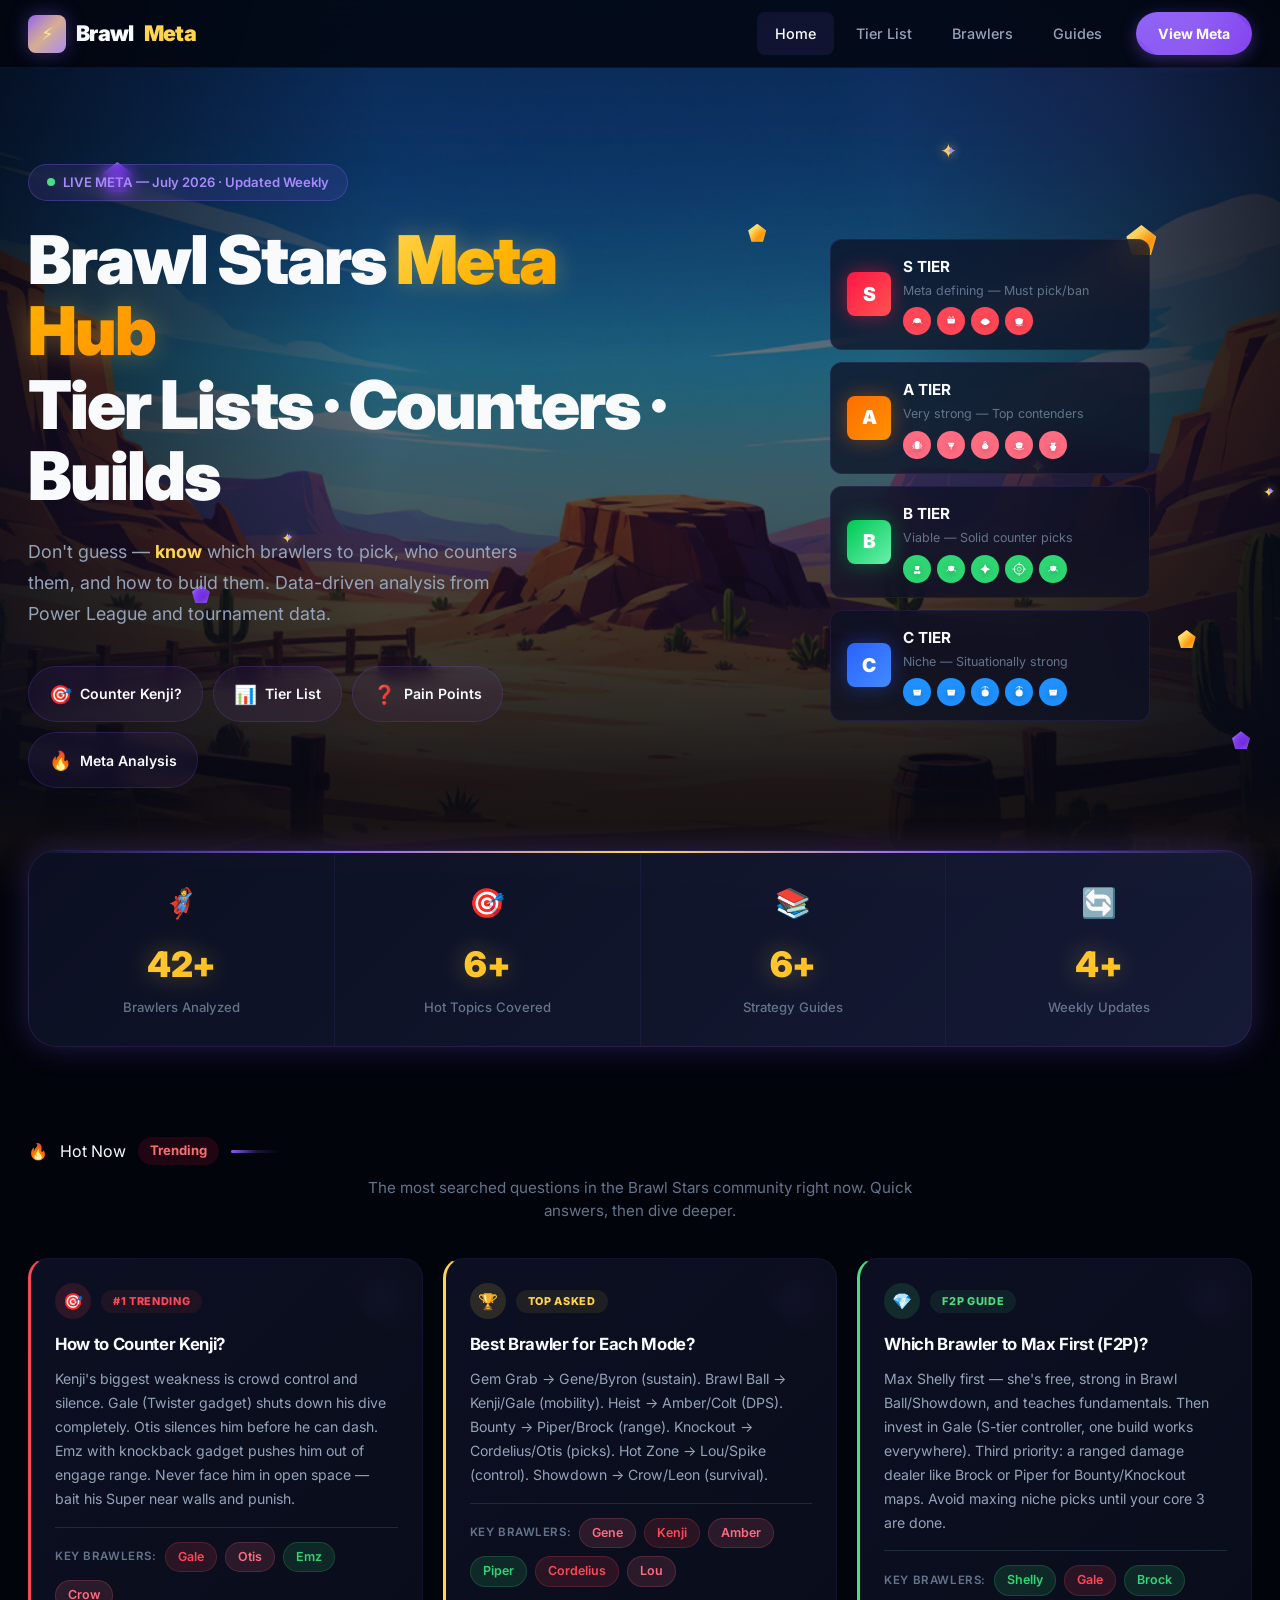
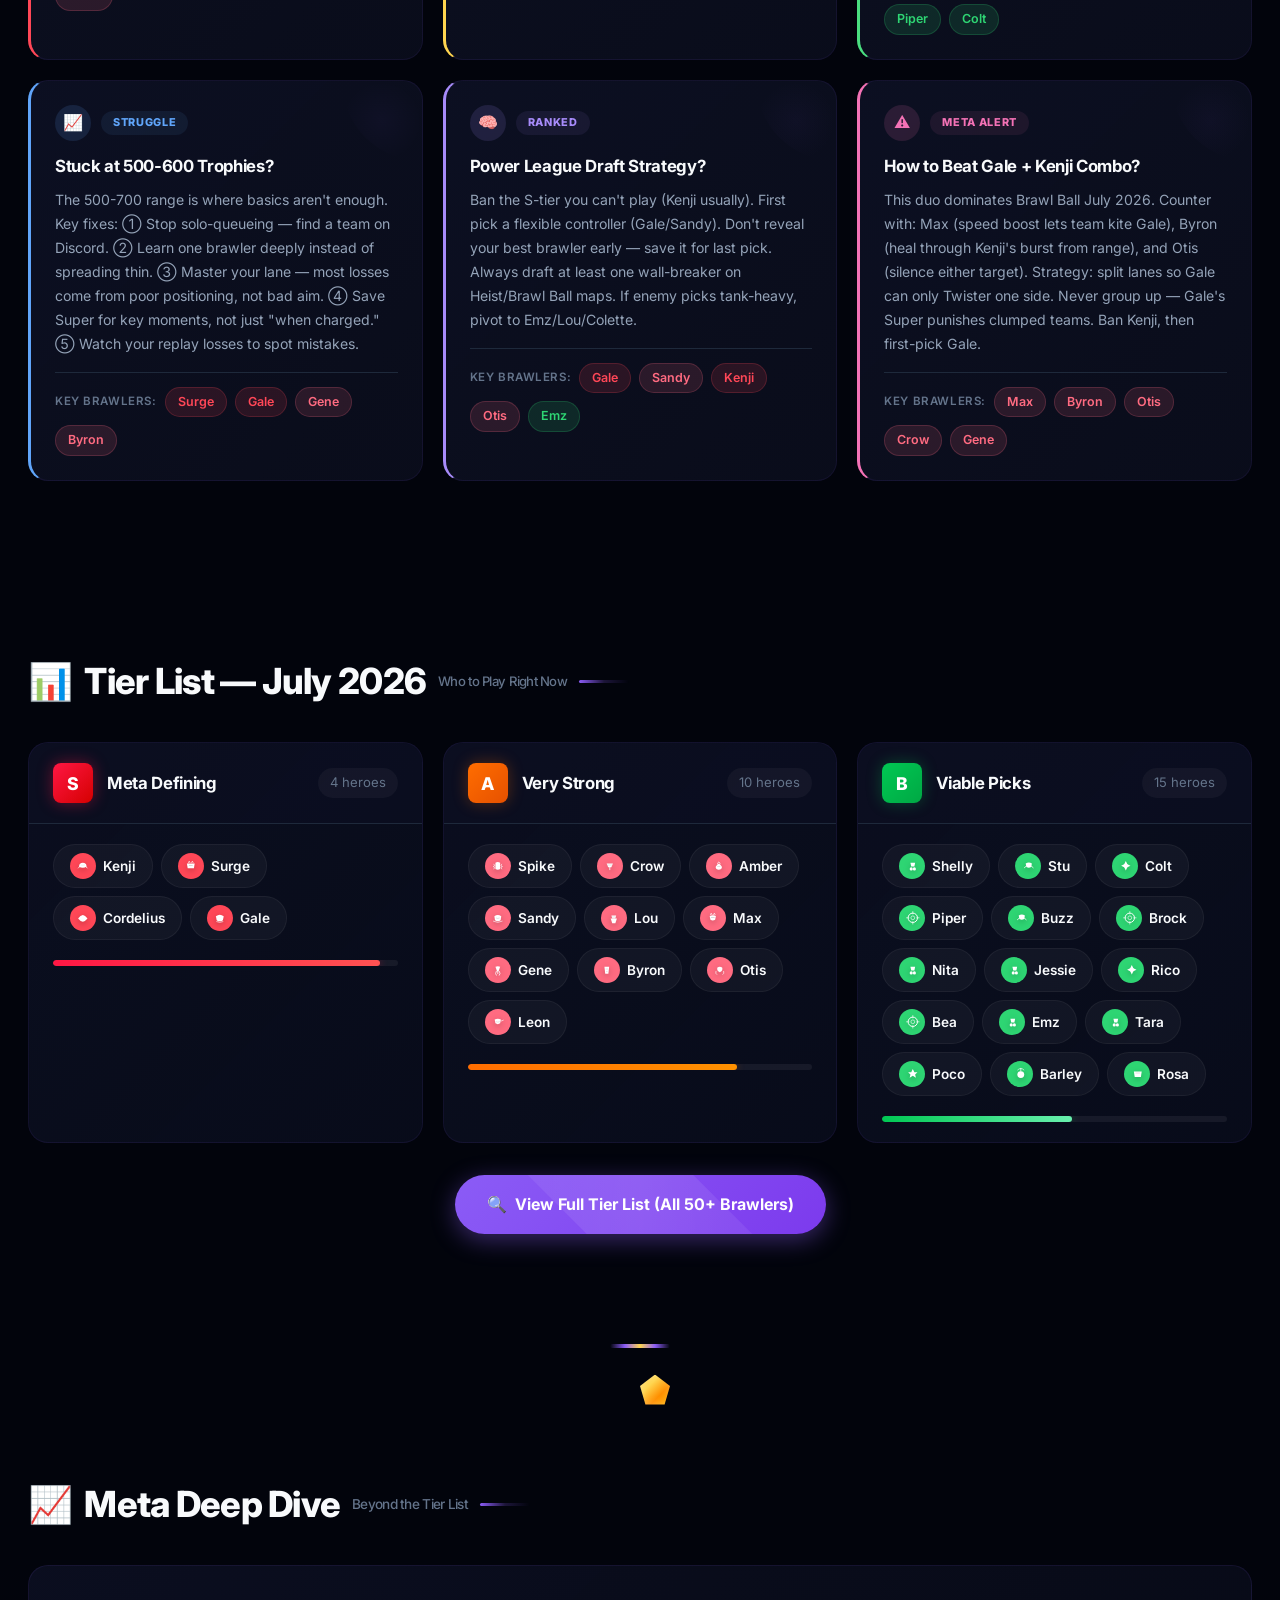
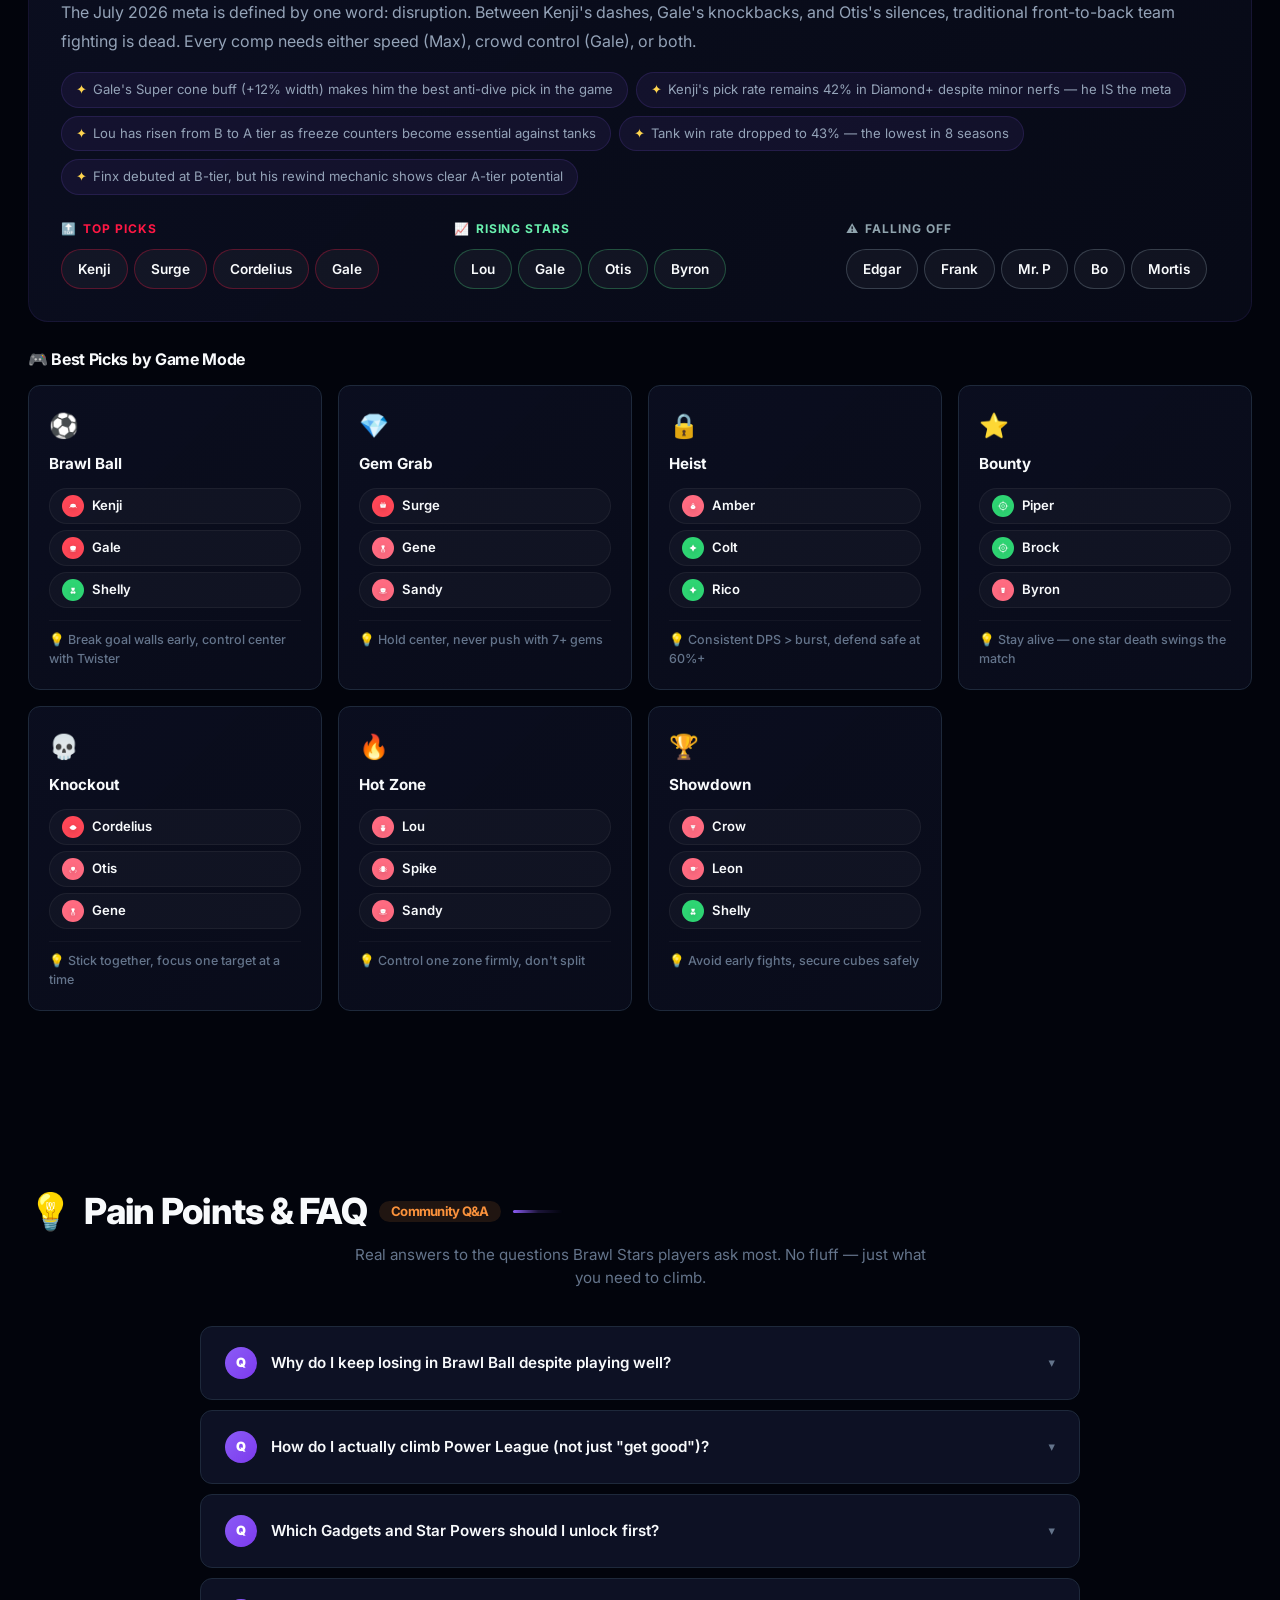
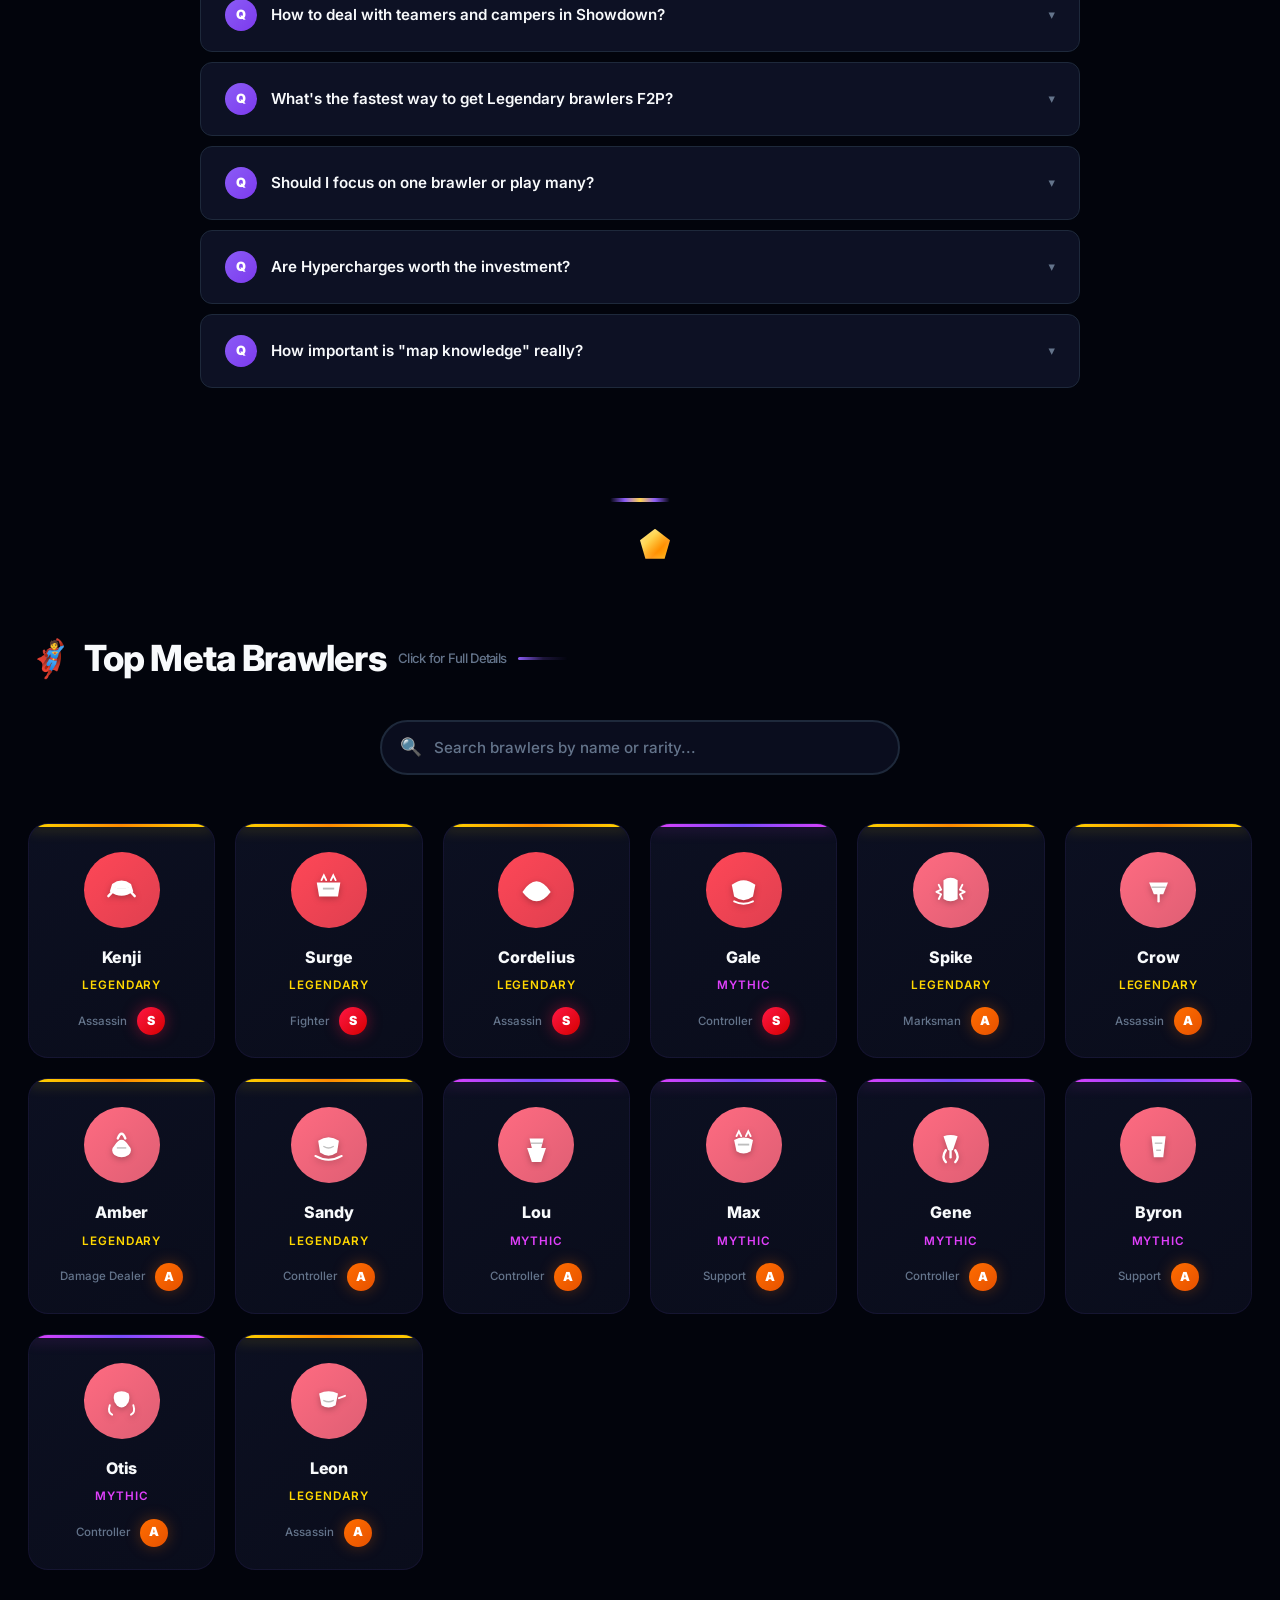
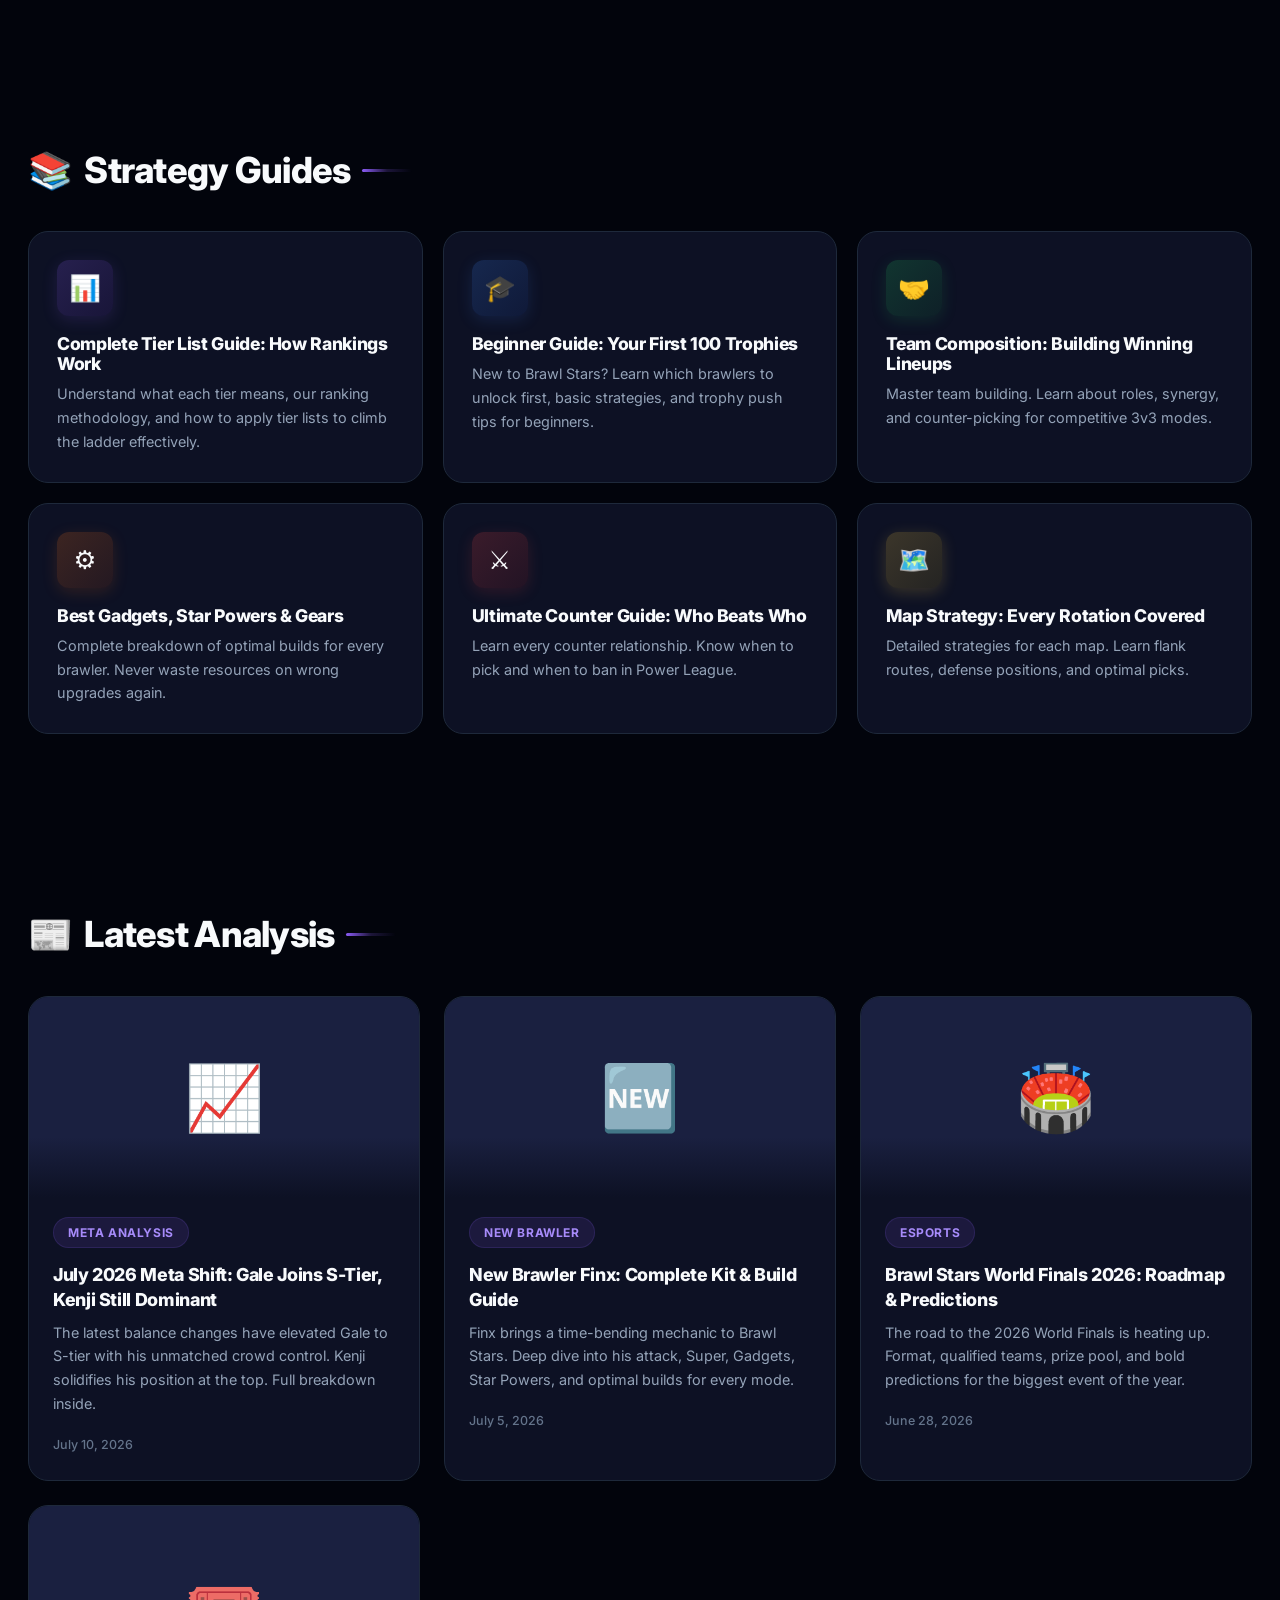
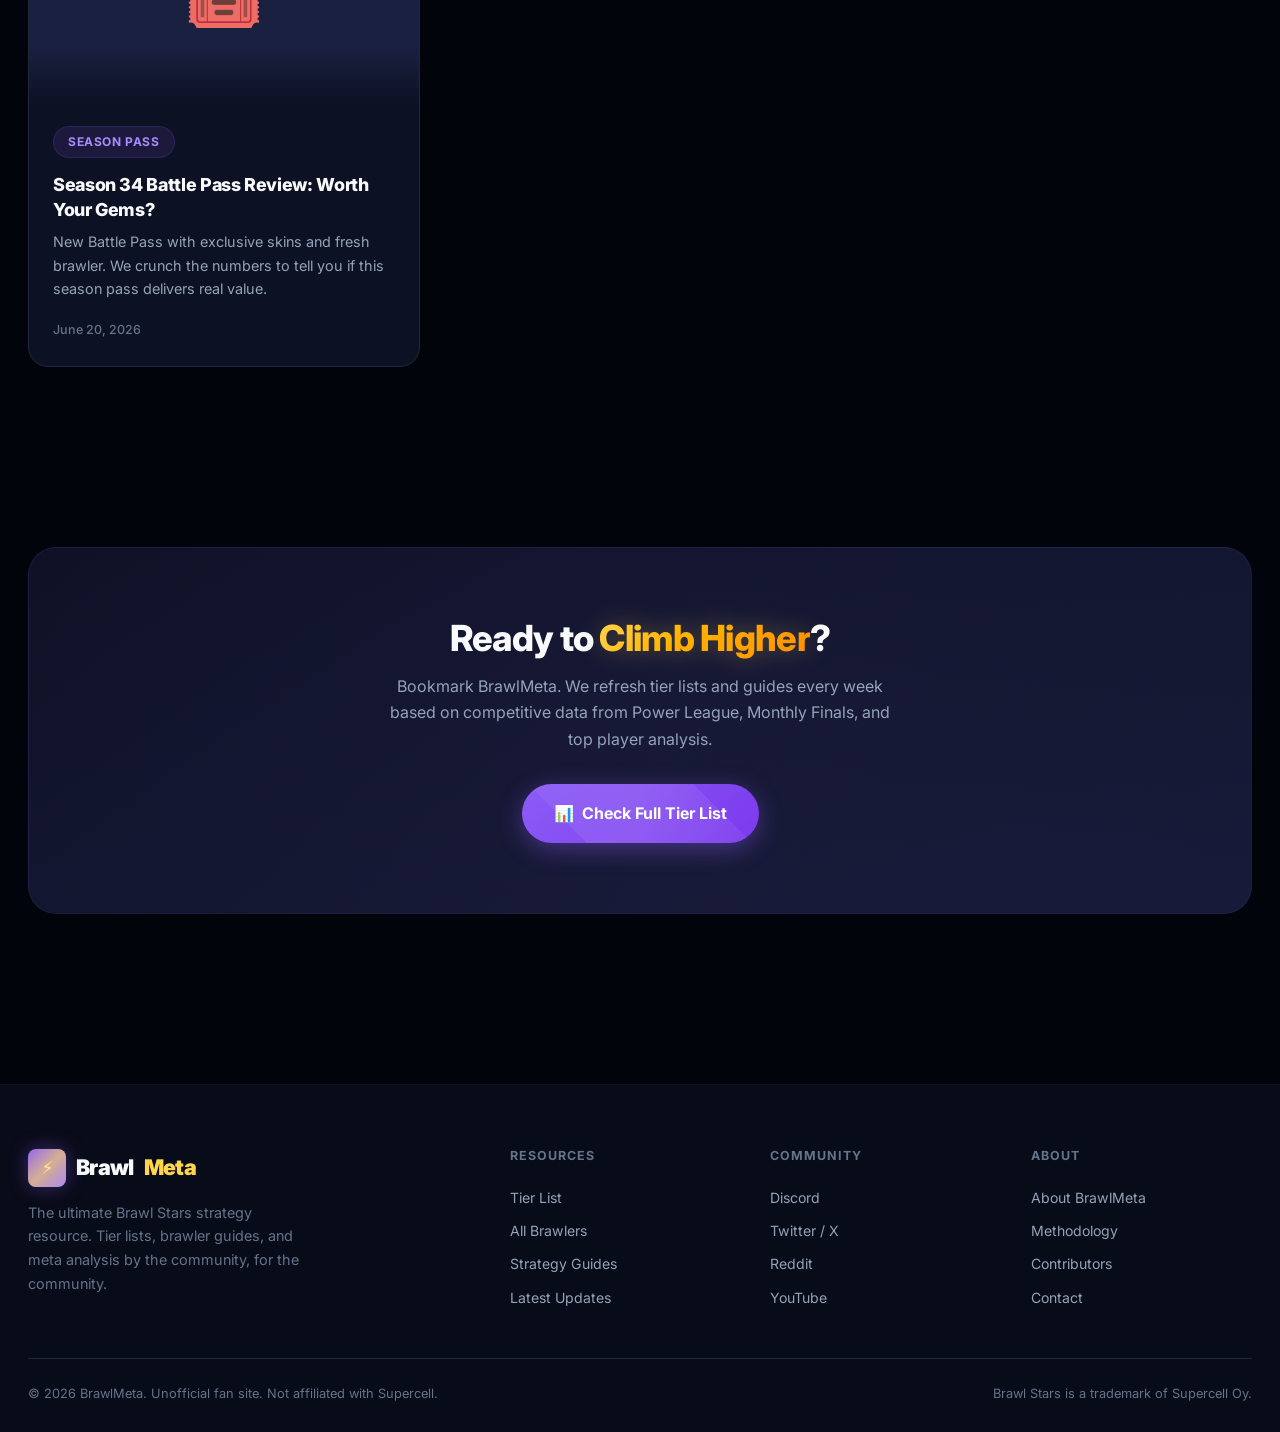
==== commit 32d6511e: "Major restructure: content-first layout with Hot Topics, FAQ, Mode Breakdown, and enhanced Meta Anal" ====
--- a/index.html
+++ b/index.html
@@ -35,18 +35,13 @@
   </header>
 
   <main>
-    <!-- Hero Section with Desert Arena Background -->
+    <!-- Hero Section — Compact, Data-Rich, Immediate Value -->
     <section class="hero">
-      <!-- Ground dust effect -->
       <div class="hero-ground"></div>
-
-      <!-- Gem decorations -->
       <span class="gem-decoration" style="top:18%;left:8%;"></span>
       <span class="gem-decoration gold" style="top:25%;right:12%;"></span>
       <span class="gem-decoration small" style="top:65%;left:15%;"></span>
       <span class="gem-decoration gold small delay" style="bottom:30%;right:8%;"></span>
-
-      <!-- Star decorations -->
       <span class="star-decoration" style="top:15%;right:25%;"></span>
       <span class="star-decoration small delay" style="bottom:40%;left:22%;"></span>
       <span class="star-decoration delay" style="top:50%;right:18%;"></span>
@@ -56,34 +51,40 @@
           <div class="hero-text">
             <div class="hero-badge">
               <span class="pulse-dot"></span>
-              LIVE META — July 2026
+              LIVE META — July 2026 · Updated Weekly
             </div>
             <h1>
-              Master <span class="gradient-text">Brawl Stars</span>
-              <span class="line2">Dominate Every Game</span>
+              Brawl Stars <span class="gradient-text">Meta Hub</span>
+              <span class="line2">Tier Lists · Counters · Builds</span>
             </h1>
-            <p>
-              The definitive Brawl Stars strategy hub. Pro-tier tier lists, in-depth brawler builds,
-              counter matchups, and weekly meta analysis — all in one place.
+            <p class="hero-subtitle">
+              Don't guess — <strong>know</strong> which brawlers to pick, who counters them, and how to build them. Data-driven analysis from Power League and tournament data.
             </p>
-            <div class="hero-buttons">
-              <a href="tier-list.html" class="btn btn-primary">
-                <span>📊</span> View Tier List
-              </a>
-              <a href="#brawlers" class="btn btn-secondary">
-                <span>🦸</span> Browse Brawlers
+            <!-- Quick-action mini cards directly in hero -->
+            <div class="hero-quick-actions" id="heroQuickActions">
+              <a href="#hot-topics" class="hero-action-card">
+                <span class="hero-action-icon">🎯</span>
+                <span class="hero-action-label">Counter Kenji?</span>
+              </a>
+              <a href="#tiers" class="hero-action-card">
+                <span class="hero-action-icon">📊</span>
+                <span class="hero-action-label">Tier List</span>
+              </a>
+              <a href="#faq" class="hero-action-card">
+                <span class="hero-action-icon">❓</span>
+                <span class="hero-action-label">Pain Points</span>
+              </a>
+              <a href="#meta" class="hero-action-card">
+                <span class="hero-action-icon">🔥</span>
+                <span class="hero-action-label">Meta Analysis</span>
               </a>
             </div>
           </div>
           <div class="hero-visual">
-            <!-- Decorative gems around tier cards -->
             <span class="gem-decoration small gold" style="position:absolute;top:-15px;left:20px;"></span>
             <span class="gem-decoration small" style="position:absolute;bottom:-10px;right:20px;"></span>
             <span class="star-decoration small" style="position:absolute;top:50%;right:-25px;"></span>
-
-            <div class="hero-tier-showcase" id="heroTierShowcase">
-              <!-- JS rendered -->
-            </div>
+            <div class="hero-tier-showcase" id="heroTierShowcase"></div>
           </div>
         </div>
       </div>
@@ -94,35 +95,52 @@
       <div class="stats-bar reveal" id="statsBar">
         <div class="stat-item">
           <div class="stat-icon">🦸</div>
-          <div class="stat-number" id="statBrawlers">0</div>
+          <div class="stat-number gradient-text" id="statBrawlers">0</div>
           <div class="stat-label">Brawlers Analyzed</div>
         </div>
         <div class="stat-item">
+          <div class="stat-icon">🎯</div>
+          <div class="stat-number gradient-text" id="statTopics">0</div>
+          <div class="stat-label">Hot Topics Covered</div>
+        </div>
+        <div class="stat-item">
           <div class="stat-icon">📚</div>
-          <div class="stat-number" id="statGuides">0</div>
-          <div class="stat-label">Guide Categories</div>
-        </div>
-        <div class="stat-item">
-          <div class="stat-icon">🎮</div>
-          <div class="stat-number" id="statModes">0</div>
-          <div class="stat-label">Game Modes Covered</div>
+          <div class="stat-number gradient-text" id="statGuides">0</div>
+          <div class="stat-label">Strategy Guides</div>
         </div>
         <div class="stat-item">
           <div class="stat-icon">🔄</div>
-          <div class="stat-number" id="statUpdates">0</div>
-          <div class="stat-label">Weekly Meta Updates</div>
-        </div>
-      </div>
-    </section>
-
-    <!-- Current Meta -->
-    <section class="section" id="meta">
-      <div class="container">
-        <h2 class="section-title reveal">
-          <span>🔥</span> Current Meta
-          <span style="font-size:0.85rem;color:var(--text-muted);font-weight:500;">July 2026</span>
-        </h2>
-        <div id="metaSummary" class="meta-snippet reveal"></div>
+          <div class="stat-number gradient-text" id="statUpdates">0</div>
+          <div class="stat-label">Weekly Updates</div>
+        </div>
+      </div>
+    </section>
+
+    <!-- 🔥 Hot Topics — Highest Community Interest -->
+    <section class="section" id="hot-topics">
+      <div class="container">
+        <div class="section-title reveal">
+          <span>🔥</span> Hot Now
+          <span style="font-size:0.82rem;color:var(--accent-red);font-weight:700;background:rgba(255,23,68,0.12);padding:3px 12px;border-radius:20px;">Trending</span>
+        </div>
+        <p class="section-subtitle reveal">The most searched questions in the Brawl Stars community right now. Quick answers, then dive deeper.</p>
+        <div class="hot-topics-grid" id="hotTopicsGrid"></div>
+      </div>
+    </section>
+
+    <!-- 📊 Tier List Preview — Moved Up, What Users Want First -->
+    <section class="section" id="tiers">
+      <div class="container">
+        <h2 class="section-title reveal">
+          <span>📊</span> Tier List — July 2026
+          <span style="font-size:0.82rem;color:var(--text-muted);font-weight:500;">Who to Play Right Now</span>
+        </h2>
+        <div class="tier-preview-grid" id="tierPreview"></div>
+        <div style="text-align:center;margin-top:32px;" class="reveal">
+          <a href="tier-list.html" class="btn btn-primary">
+            <span>🔍</span> View Full Tier List (All 50+ Brawlers)
+          </a>
+        </div>
       </div>
     </section>
 
@@ -131,28 +149,42 @@
       <span class="gem-decoration gold" style="display:inline-block;position:relative;top:8px;"></span>
     </div>
 
-    <!-- Tier List Preview -->
-    <section class="section" id="tiers">
-      <div class="container">
-        <h2 class="section-title reveal">
-          <span>📊</span> Tier List
-          <span style="font-size:0.85rem;color:var(--text-muted);font-weight:500;">Top Tiers Preview</span>
-        </h2>
-        <div class="tier-preview-grid" id="tierPreview"></div>
-        <div style="text-align:center;margin-top:36px;" class="reveal">
-          <a href="tier-list.html" class="btn btn-primary">
-            <span>🔍</span> View Full Tier List
-            <span style="font-size:0.85rem;opacity:0.8;">→</span>
-          </a>
-        </div>
-      </div>
-    </section>
-
-    <!-- Featured Brawlers -->
+    <!-- 📈 Current Meta Deep Dive -->
+    <section class="section" id="meta">
+      <div class="container">
+        <h2 class="section-title reveal">
+          <span>📈</span> Meta Deep Dive
+          <span style="font-size:0.85rem;color:var(--text-muted);font-weight:500;">Beyond the Tier List</span>
+        </h2>
+        <div id="metaSummary" class="meta-snippet reveal"></div>
+        <!-- Per-mode breakdown -->
+        <div id="modeBreakdown" class="reveal" style="margin-top:28px;"></div>
+      </div>
+    </section>
+
+    <!-- ❓ Pain Points & FAQ — Addressing Real Player Struggles -->
+    <section class="section" id="faq">
+      <div class="container">
+        <h2 class="section-title reveal">
+          <span>💡</span> Pain Points & FAQ
+          <span style="font-size:0.82rem;color:var(--accent-orange);font-weight:700;background:rgba(251,146,60,0.12);padding:3px 12px;border-radius:20px;">Community Q&A</span>
+        </h2>
+        <p class="section-subtitle reveal">Real answers to the questions Brawl Stars players ask most. No fluff — just what you need to climb.</p>
+        <div class="faq-grid" id="faqGrid"></div>
+      </div>
+    </section>
+
+    <!-- Gem divider -->
+    <div class="section-divider">
+      <span class="gem-decoration gold" style="display:inline-block;position:relative;top:8px;"></span>
+    </div>
+
+    <!-- 🦸 Top Meta Brawlers -->
     <section class="section" id="brawlers">
       <div class="container">
         <h2 class="section-title reveal">
           <span>🦸</span> Top Meta Brawlers
+          <span style="font-size:0.82rem;color:var(--text-muted);font-weight:500;">Click for Full Details</span>
         </h2>
         <div class="search-container reveal">
           <span class="search-icon">🔍</span>
@@ -163,12 +195,7 @@
       </div>
     </section>
 
-    <!-- Gem divider -->
-    <div class="section-divider">
-      <span class="gem-decoration gold" style="display:inline-block;position:relative;top:8px;"></span>
-    </div>
-
-    <!-- Strategy Guides -->
+    <!-- 📚 Strategy Guides -->
     <section class="section" id="guides">
       <div class="container">
         <h2 class="section-title reveal">
@@ -178,11 +205,11 @@
       </div>
     </section>
 
-    <!-- Latest Updates -->
+    <!-- 📰 Latest Updates -->
     <section class="section" id="updates">
       <div class="container">
         <h2 class="section-title reveal">
-          <span>📰</span> Latest Updates & Analysis
+          <span>📰</span> Latest Analysis
         </h2>
         <div class="news-grid" id="newsGrid"></div>
       </div>
@@ -193,9 +220,9 @@
       <div class="container">
         <div class="cta-section reveal">
           <h2>Ready to <span class="gradient-text">Climb Higher</span>?</h2>
-          <p>Bookmark BrawlMeta and stay ahead of the meta. We refresh tier lists and guides every week based on competitive play data from Power League and tournaments.</p>
+          <p>Bookmark BrawlMeta. We refresh tier lists and guides every week based on competitive data from Power League, Monthly Finals, and top player analysis.</p>
           <a href="tier-list.html" class="btn btn-primary">
-            <span>📊</span> Check Live Tier List
+            <span>📊</span> Check Full Tier List
           </a>
         </div>
       </div>
--- a/css/style.css
+++ b/css/style.css
@@ -79,7 +79,7 @@
   position: relative;
 }
 
-/* === Dark Pattern Background === */
+/* === Dark Pattern Background (CSS-only, no watermark) === */
 body::before {
   content: '';
   position: fixed;
@@ -88,8 +88,12 @@
     radial-gradient(ellipse at 50% 0%, rgba(139, 92, 246, 0.08) 0%, transparent 60%),
     radial-gradient(ellipse at 80% 50%, rgba(255, 213, 79, 0.04) 0%, transparent 50%),
     radial-gradient(ellipse at 20% 80%, rgba(244, 114, 182, 0.04) 0%, transparent 50%),
-    url('../images/A_seamless_dark_abstract_patte_2026-07-11T12-58-57.png');
-  background-size: 100% 100%, 100% 100%, 100% 100%, 400px 400px;
+    repeating-linear-gradient(45deg, rgba(255,255,255,0.015) 0px, rgba(255,255,255,0.015) 1px, transparent 1px, transparent 60px),
+    repeating-linear-gradient(135deg, rgba(255,255,255,0.015) 0px, rgba(255,255,255,0.015) 1px, transparent 1px, transparent 60px),
+    radial-gradient(circle at 50% 50%, rgba(255,213,79,0.08) 0%, transparent 20%) 0 0 / 80px 80px,
+    radial-gradient(circle at 50% 50%, rgba(139,92,246,0.08) 0%, transparent 25%) 40px 40px / 80px 80px,
+    linear-gradient(180deg, #0a0e1a 0%, #02040c 100%);
+  background-size: 100% 100%, 100% 100%, 100% 100%, 60px 60px, 60px 60px, 80px 80px, 80px 80px, 100% 100%;
   pointer-events: none;
   z-index: 0;
   opacity: 0.6;
@@ -1569,6 +1573,440 @@
 }
 
 /* ============================================
+   AVATAR SILHOUETTES
+   ============================================ */
+.brawler-avatar-svg {
+  width: 62%;
+  height: 62%;
+  display: block;
+  filter: drop-shadow(0 2px 3px rgba(0,0,0,0.25));
+  pointer-events: none;
+}
+
+.hero-tier-avatar .brawler-avatar-svg {
+  width: 68%;
+  height: 68%;
+}
+
+.brawler-chip-img .brawler-avatar-svg {
+  width: 60%;
+  height: 60%;
+}
+
+.tier-brawler-avatar .brawler-avatar-svg {
+  width: 64%;
+  height: 64%;
+}
+
+.modal-avatar .brawler-avatar-svg {
+  width: 60%;
+  height: 60%;
+}
+
+/* ============================================
+   GUIDE MODAL
+   ============================================ */
+.guide-modal {
+  max-width: 720px;
+}
+
+.guide-avatar {
+  font-size: 1.8rem;
+  border: 3px solid rgba(255, 255, 255, 0.15);
+}
+
+.guide-list {
+  display: flex;
+  flex-direction: column;
+  gap: 10px;
+}
+
+.guide-list li {
+  position: relative;
+  padding-left: 20px;
+  color: var(--text-secondary);
+  line-height: 1.6;
+  font-size: 0.9rem;
+}
+
+.guide-list li::before {
+  content: '';
+  position: absolute;
+  left: 0;
+  top: 10px;
+  width: 8px;
+  height: 8px;
+  background: var(--accent-purple);
+  border-radius: 50%;
+  box-shadow: 0 0 8px rgba(139, 92, 246, 0.4);
+}
+
+.guide-list li strong {
+  color: var(--text-primary);
+  font-weight: 600;
+}
+
+/* ============================================
+   NEWS MODAL
+   ============================================ */
+.news-modal {
+  max-width: 760px;
+}
+
+.news-avatar {
+  font-size: 1.8rem;
+  border: 3px solid rgba(255, 255, 255, 0.15);
+}
+
+.news-hero {
+  background: linear-gradient(135deg, rgba(139, 92, 246, 0.12), rgba(41, 121, 255, 0.08));
+  border: 1px solid rgba(139, 92, 246, 0.25);
+  border-radius: var(--radius-md);
+  padding: 20px 22px;
+}
+
+.news-hero h4 {
+  color: var(--accent-purple);
+  font-size: 1.15rem;
+  line-height: 1.5;
+  margin: 0;
+}
+
+.news-card {
+  cursor: pointer;
+}
+
+.news-card:hover .news-card-title {
+  color: var(--accent-purple);
+}
+
+/* ============================================
+   HERO QUICK ACTIONS
+   ============================================ */
+.hero-subtitle {
+  font-size: 1.05rem;
+  color: var(--text-secondary);
+  margin-bottom: 28px;
+  max-width: 520px;
+  line-height: 1.7;
+  animation: fadeInUp 1s ease;
+}
+.hero-subtitle strong {
+  color: var(--accent-gold);
+}
+.hero-quick-actions {
+  display: flex;
+  gap: 10px;
+  flex-wrap: wrap;
+  animation: fadeInUp 1.2s ease;
+  margin-bottom: 8px;
+}
+.hero-action-card {
+  display: flex;
+  align-items: center;
+  gap: 8px;
+  padding: 12px 20px;
+  background: rgba(139, 92, 246, 0.08);
+  border: 1px solid rgba(139, 92, 246, 0.18);
+  border-radius: 50px;
+  color: var(--text-primary);
+  font-size: 0.88rem;
+  font-weight: 600;
+  transition: all var(--transition-normal);
+  text-decoration: none;
+  backdrop-filter: blur(8px);
+}
+.hero-action-card:hover {
+  background: rgba(139, 92, 246, 0.18);
+  border-color: rgba(139, 92, 246, 0.4);
+  transform: translateY(-2px);
+  box-shadow: 0 4px 16px rgba(139,92,246,0.2);
+  color: var(--text-primary);
+}
+.hero-action-icon {
+  font-size: 1.15rem;
+}
+.hero-action-label {
+  white-space: nowrap;
+}
+
+/* ============================================
+   SECTION SUBTITLE
+   ============================================ */
+.section-subtitle {
+  text-align: center;
+  color: var(--text-muted);
+  font-size: 0.95rem;
+  margin-bottom: 36px;
+  margin-top: -28px;
+  line-height: 1.5;
+  max-width: 600px;
+  margin-left: auto;
+  margin-right: auto;
+}
+
+/* ============================================
+   HOT TOPICS GRID
+   ============================================ */
+.hot-topics-grid {
+  display: grid;
+  grid-template-columns: repeat(auto-fit, minmax(380px, 1fr));
+  gap: 20px;
+}
+.hot-topic-card {
+  background: linear-gradient(135deg, rgba(13,17,36,0.9), rgba(10,13,28,0.95));
+  border: 1px solid rgba(139, 92, 246, 0.08);
+  border-radius: var(--radius-lg);
+  padding: 24px;
+  transition: all var(--transition-normal);
+  position: relative;
+  overflow: hidden;
+}
+.hot-topic-card::after {
+  content: '';
+  position: absolute;
+  top: 0;
+  right: 0;
+  width: 80px;
+  height: 80px;
+  background: radial-gradient(circle, rgba(139,92,246,0.04), transparent 70%);
+  border-radius: 0 0 0 80px;
+}
+.hot-topic-card:hover {
+  transform: translateY(-4px);
+  box-shadow: 0 12px 32px rgba(0,0,0,0.4);
+  border-color: rgba(139, 92, 246, 0.2);
+}
+.hot-topic-header {
+  display: flex;
+  align-items: center;
+  gap: 10px;
+  margin-bottom: 14px;
+}
+.hot-topic-icon {
+  width: 36px;
+  height: 36px;
+  border-radius: 50%;
+  display: flex;
+  align-items: center;
+  justify-content: center;
+  font-size: 1rem;
+}
+.hot-topic-tag {
+  padding: 3px 12px;
+  border-radius: 20px;
+  font-size: 0.68rem;
+  font-weight: 800;
+  text-transform: uppercase;
+  letter-spacing: 0.06em;
+}
+.hot-topic-question {
+  font-size: 1.05rem;
+  font-weight: 700;
+  margin-bottom: 10px;
+  line-height: 1.4;
+  color: var(--text-primary);
+}
+.hot-topic-answer {
+  font-size: 0.88rem;
+  color: var(--text-secondary);
+  line-height: 1.7;
+  margin-bottom: 16px;
+}
+.hot-topic-related {
+  display: flex;
+  align-items: center;
+  gap: 8px;
+  flex-wrap: wrap;
+  padding-top: 14px;
+  border-top: 1px solid var(--border);
+}
+.hot-topic-related-label {
+  font-size: 0.72rem;
+  color: var(--text-muted);
+  font-weight: 600;
+  text-transform: uppercase;
+  letter-spacing: 0.05em;
+}
+.hot-topic-chip {
+  display: inline-flex;
+  align-items: center;
+  padding: 4px 12px;
+  border-radius: 20px;
+  font-size: 0.78rem;
+  font-weight: 600;
+  cursor: pointer;
+  transition: all var(--transition-fast);
+}
+.hot-topic-chip:hover {
+  transform: translateY(-1px);
+  filter: brightness(1.2);
+}
+
+/* ============================================
+   FAQ SECTION
+   ============================================ */
+.faq-grid {
+  display: flex;
+  flex-direction: column;
+  gap: 10px;
+  max-width: 880px;
+  margin: 0 auto;
+}
+.faq-item {
+  background: var(--bg-card);
+  border: 1px solid var(--border);
+  border-radius: var(--radius-md);
+  overflow: hidden;
+  transition: all var(--transition-normal);
+}
+.faq-item:hover {
+  border-color: rgba(139, 92, 246, 0.15);
+}
+.faq-question {
+  display: flex;
+  align-items: center;
+  gap: 14px;
+  width: 100%;
+  padding: 20px 24px;
+  text-align: left;
+  font-size: 0.95rem;
+  font-weight: 600;
+  color: var(--text-primary);
+  cursor: pointer;
+  background: none;
+  border: none;
+  transition: all var(--transition-fast);
+}
+.faq-q-icon {
+  flex-shrink: 0;
+  width: 32px;
+  height: 32px;
+  border-radius: 50%;
+  background: linear-gradient(135deg, var(--accent-purple), #7c3aed);
+  color: #fff;
+  display: flex;
+  align-items: center;
+  justify-content: center;
+  font-weight: 900;
+  font-size: 0.8rem;
+}
+.faq-arrow {
+  margin-left: auto;
+  font-size: 0.8rem;
+  color: var(--text-muted);
+  transition: transform var(--transition-normal);
+}
+.faq-item.open .faq-arrow {
+  transform: rotate(180deg);
+  color: var(--accent-gold);
+}
+.faq-answer {
+  max-height: 0;
+  overflow: hidden;
+  transition: max-height 0.4s ease, padding 0.4s ease;
+}
+.faq-item.open .faq-answer {
+  max-height: 500px;
+}
+.faq-answer p {
+  padding: 0 24px 22px 70px;
+  color: var(--text-secondary);
+  font-size: 0.9rem;
+  line-height: 1.75;
+}
+
+/* ============================================
+   MODE BREAKDOWN GRID
+   ============================================ */
+.mode-breakdown-grid {
+  display: grid;
+  grid-template-columns: repeat(auto-fit, minmax(260px, 1fr));
+  gap: 16px;
+}
+.mode-card {
+  background: linear-gradient(135deg, rgba(13,17,36,0.8), rgba(10,13,28,0.9));
+  border: 1px solid var(--border);
+  border-radius: var(--radius-md);
+  padding: 20px;
+  transition: all var(--transition-normal);
+  position: relative;
+  overflow: hidden;
+}
+.mode-card::before {
+  content: '';
+  position: absolute;
+  top: 0;
+  left: 0;
+  right: 0;
+  height: 2px;
+  background: linear-gradient(90deg, var(--accent-purple), var(--accent-gold));
+  opacity: 0;
+  transition: opacity var(--transition-normal);
+}
+.mode-card:hover {
+  border-color: rgba(139, 92, 246, 0.25);
+  transform: translateY(-3px);
+  box-shadow: 0 8px 24px rgba(0,0,0,0.3);
+}
+.mode-card:hover::before { opacity: 1; }
+.mode-card-icon {
+  font-size: 1.5rem;
+  margin-bottom: 6px;
+}
+.mode-card-name {
+  font-weight: 700;
+  font-size: 0.95rem;
+  margin-bottom: 12px;
+  color: var(--text-primary);
+}
+.mode-card-picks {
+  display: flex;
+  flex-direction: column;
+  gap: 6px;
+  margin-bottom: 12px;
+}
+.mode-pick-chip {
+  display: flex;
+  align-items: center;
+  gap: 8px;
+  padding: 6px 12px;
+  background: rgba(255,255,255,0.03);
+  border: 1px solid rgba(255,255,255,0.05);
+  border-radius: 20px;
+  font-size: 0.82rem;
+  font-weight: 600;
+  cursor: pointer;
+  transition: all var(--transition-fast);
+}
+.mode-pick-chip:hover {
+  background: rgba(139,92,246,0.1);
+  border-color: rgba(139,92,246,0.2);
+  transform: translateX(3px);
+}
+.mode-pick-avatar {
+  width: 22px;
+  height: 22px;
+  border-radius: 50%;
+  display: flex;
+  align-items: center;
+  justify-content: center;
+  flex-shrink: 0;
+}
+.mode-pick-avatar .brawler-avatar-svg {
+  width: 55%;
+  height: 55%;
+}
+.mode-card-tip {
+  font-size: 0.78rem;
+  color: var(--text-muted);
+  line-height: 1.5;
+  padding-top: 10px;
+  border-top: 1px solid rgba(255,255,255,0.04);
+  font-weight: 500;
+}
+
+/* ============================================
    META SUMMARY
    ============================================ */
 .meta-snippet {
@@ -1679,9 +2117,13 @@
   }
   .hero-text p { max-width: 100%; }
   .hero-buttons { justify-content: center; }
+  .hero-quick-actions { justify-content: center; }
+  .hero-subtitle { max-width: 100%; }
   .hero-visual { display: none; }
   .hero { padding: 130px 0 70px; min-height: auto; }
   .footer-grid { grid-template-columns: 1fr 1fr; }
+  .hot-topics-grid { grid-template-columns: 1fr; }
+  .mode-breakdown-grid { grid-template-columns: repeat(auto-fit, minmax(220px, 1fr)); }
 }
 
 @media (max-width: 768px) {
